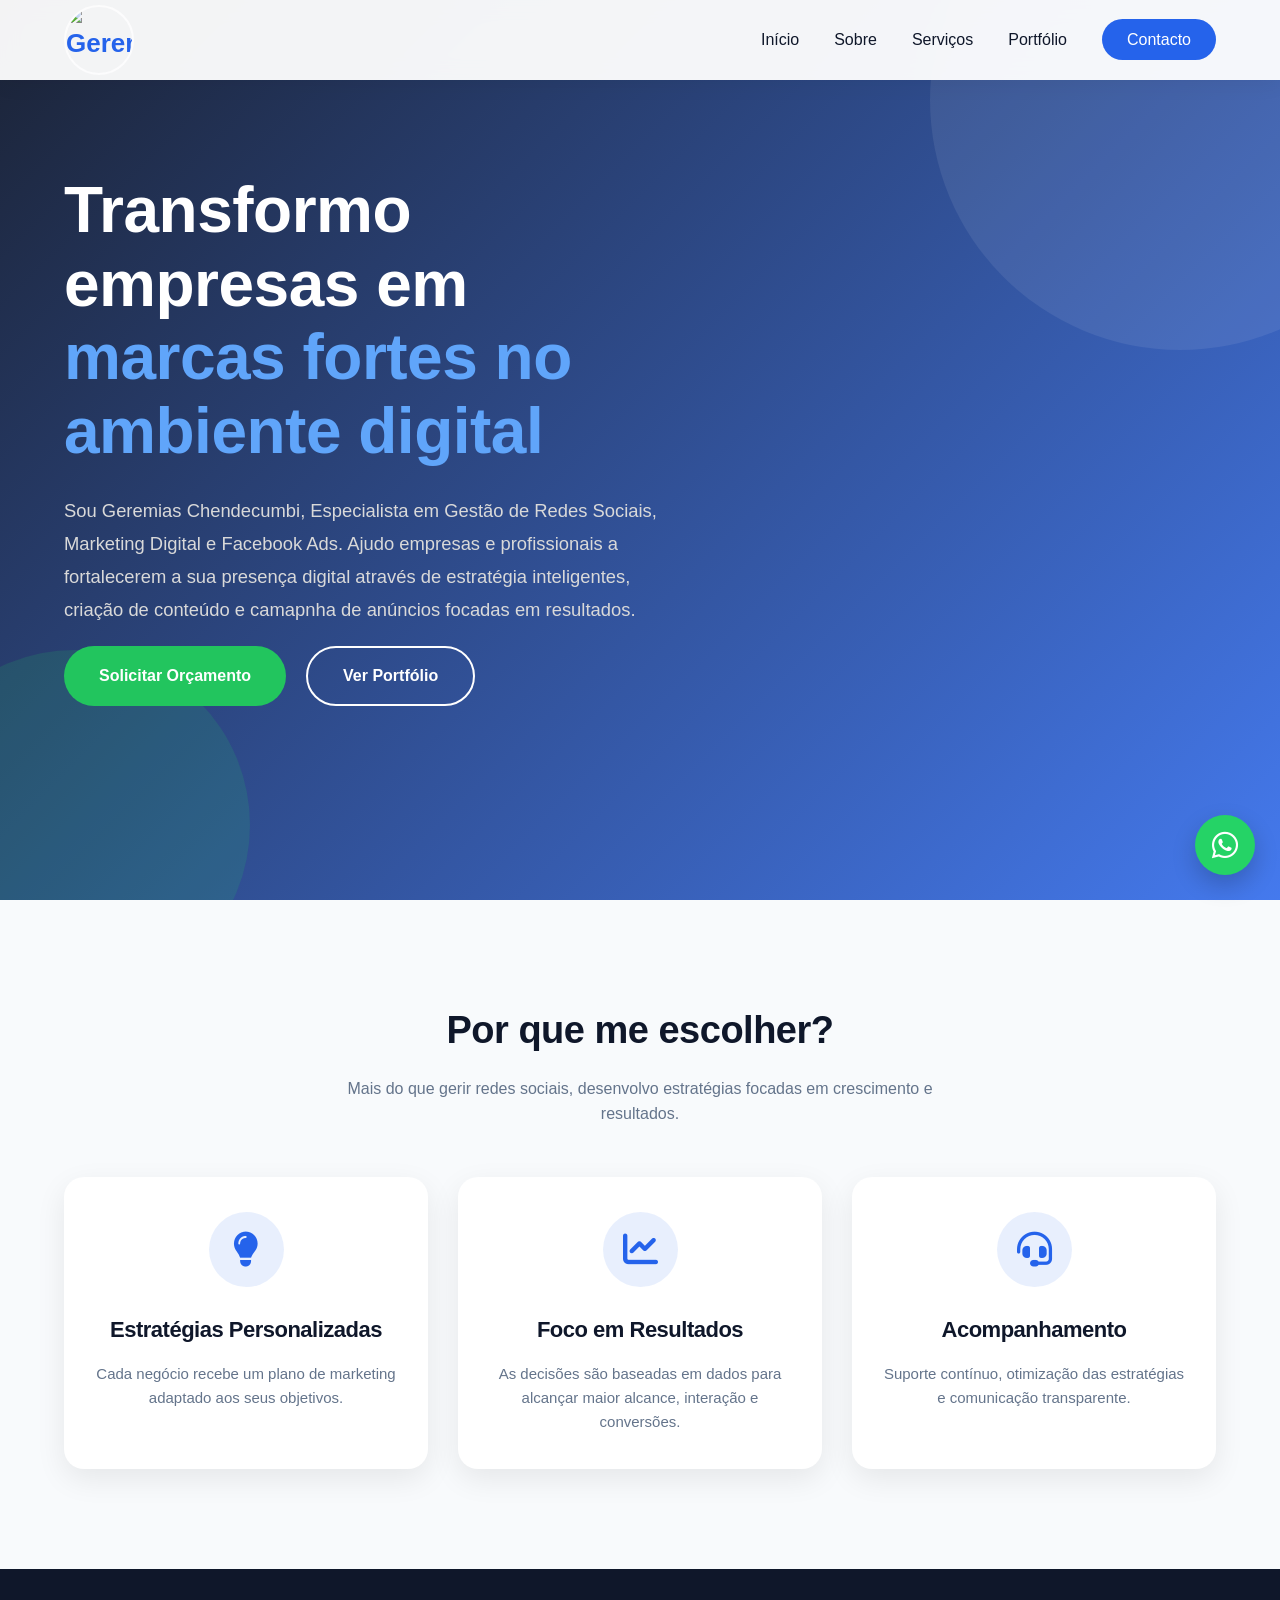
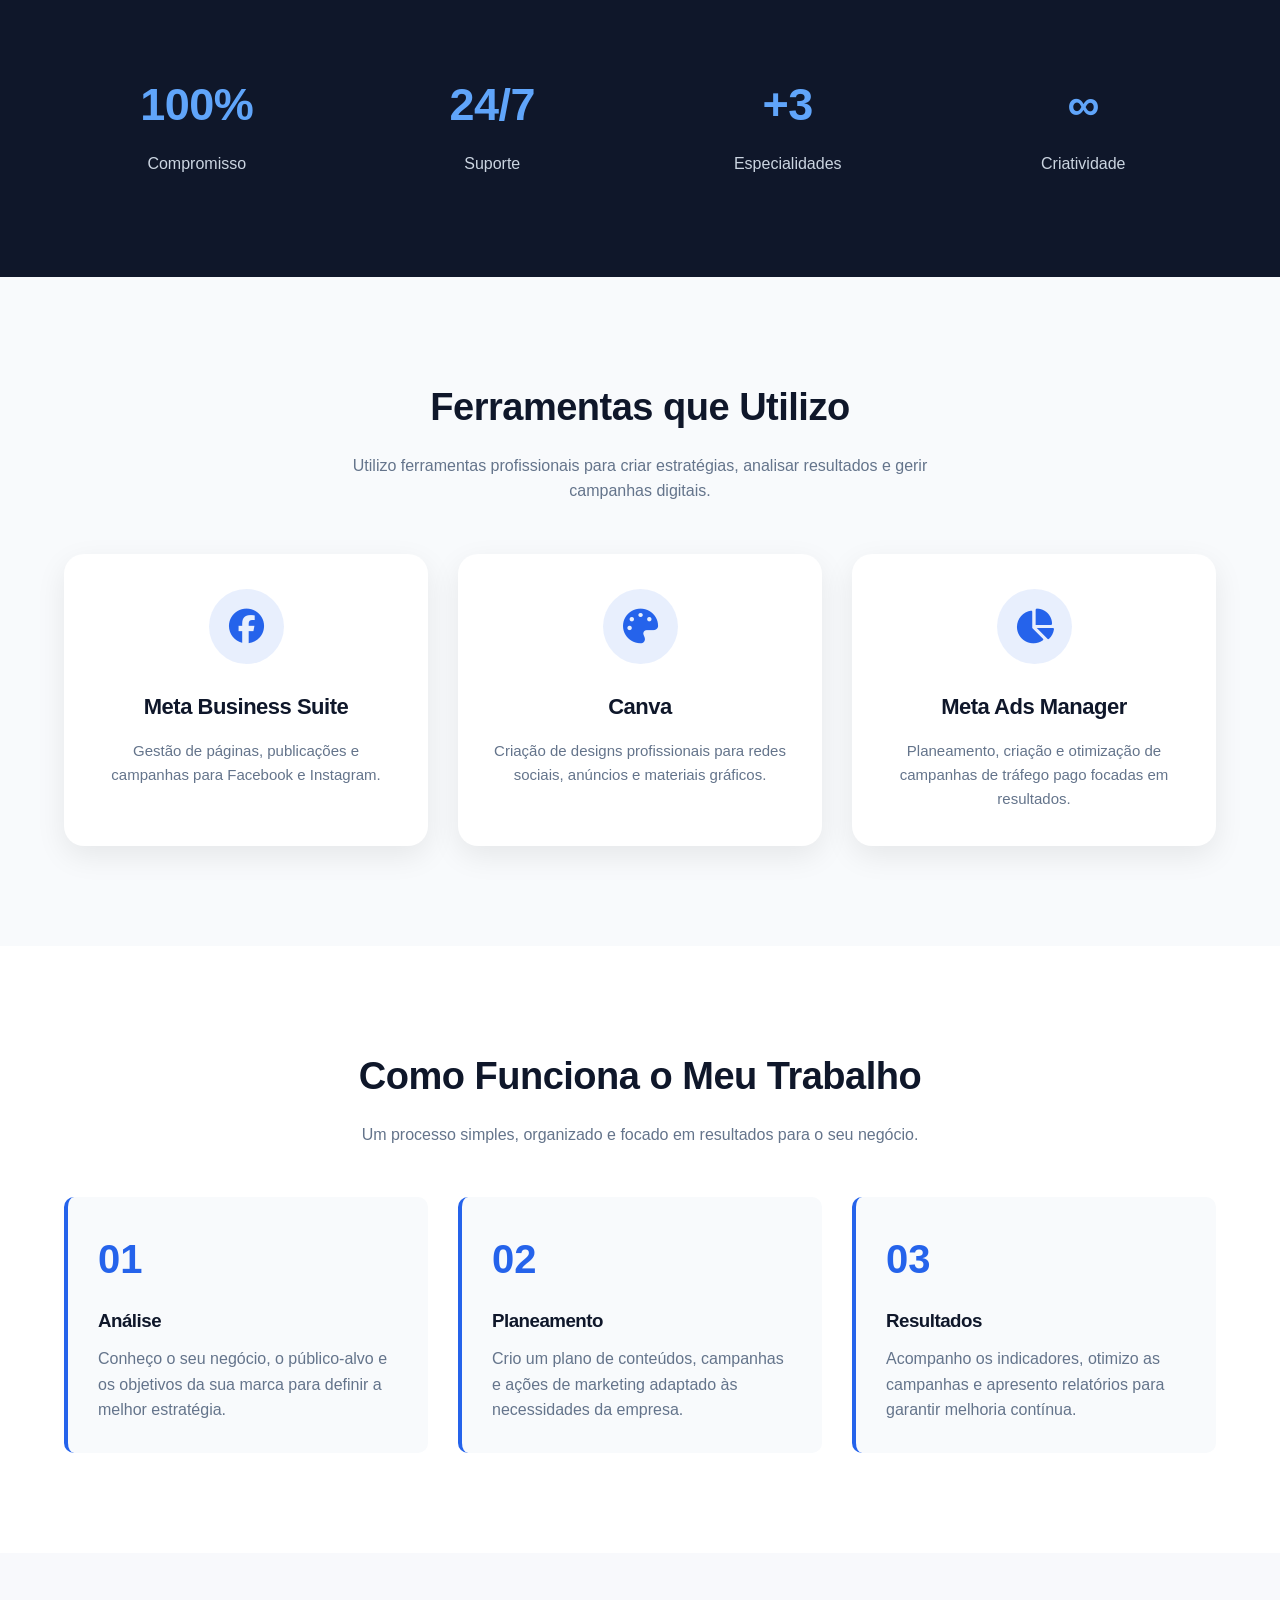
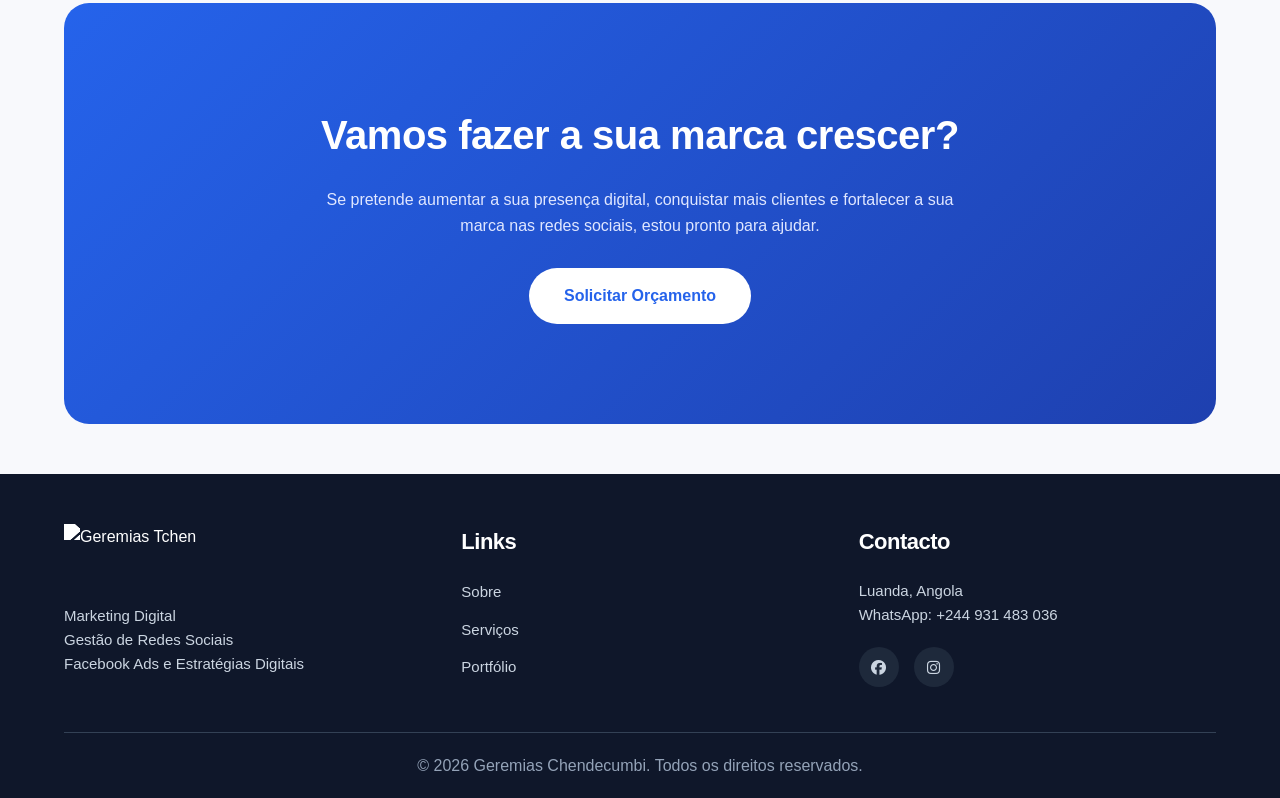
==== index.html @ 05cb414d "Add files via upload" ====
<!DOCTYPE html>
<html lang="pt">

<head>

<meta charset="UTF-8">

<meta name="viewport" content="width=device-width, initial-scale=1.0">

<title>Gestor de Redes Sociais | Marketing Digital e Tráfego Pago</title>

<meta name="description" content="Geremias Chendecumbi - Gestor de Redes Sociais e Especialista em Marketing Digital">

<meta name="keywords" content="
Gestor de Redes Sociais Angola,
Marketing Digital,
Tráfego Pago,
Facebook Ads,
Estratégias Digitais
">

<link rel="stylesheet" href="style.css">
<link rel="preconnect" href="https://fonts.googleapis.com">
<link rel="preconnect" href="https://fonts.gstatic.com" crossorigin>

<!-- Ícones -->
<link rel="stylesheet" href="https://cdnjs.cloudflare.com/ajax/libs/font-awesome/6.5.0/css/all.min.css">

</head>


<body>


<!-- HEADER -->

<header>

<nav class="navbar container">


<a href="index.html" class="logo">

<img
src="imagem/Logo6.jpg"
alt="Geremias Tchen" loading="lazy">

</a>


<ul class="menu">

<li>
<a href="index.html">Início</a>
</li>


<li>
<a href="sobre.html">Sobre</a>
</li>


<li>
<a href="servicos.html">Serviços</a>
</li>


<li>
<a href="portfolio.html">Portfólio</a>
</li>


<li>
<a href="contato.html" class="nav-btn">
Contacto
</a>
</li>


</ul>


<div class="menu-toggle">
<i class="fas fa-bars"></i>
</div>


</nav>

</header>



<!-- HERO -->


<section class="hero">


<div class="container">


<div class="hero-content">


<h1>
Transformo empresas em
<span>marcas fortes no ambiente digital</span>
</h1>


<p>

Sou Geremias Chendecumbi, Especialista em Gestão de Redes Sociais, Marketing Digital e Facebook Ads. 
Ajudo empresas e profissionais a fortalecerem a sua presença digital através de estratégia inteligentes,
criação de conteúdo e camapnha de anúncios focadas em resultados.

</p>



<div class="hero-buttons">


<a href="contato.html" class="btn btn-primary">

Solicitar Orçamento

</a>



<a href="portfolio.html" class="btn btn-outline">

Ver Portfólio

</a>


</div>


</div>



</div>


</section>

<!-- POR QUE ME ESCOLHER -->

<section class="services">

<div class="container">

<div class="section-title">

<h2>
Por que me escolher?
</h2>

<p>
Mais do que gerir redes sociais, desenvolvo estratégias focadas em crescimento e resultados.
</p>

</div>

<div class="services-grid">

<div class="service-card">

<div class="service-icon">
<i class="fas fa-lightbulb"></i>
</div>

<h3>Estratégias Personalizadas</h3>

<p>
Cada negócio recebe um plano de marketing adaptado aos seus objetivos.
</p>

</div>

<div class="service-card">

<div class="service-icon">
<i class="fas fa-chart-line"></i>
</div>

<h3>Foco em Resultados</h3>

<p>
As decisões são baseadas em dados para alcançar maior alcance, interação e conversões.
</p>

</div>

<div class="service-card">

<div class="service-icon">
<i class="fas fa-headset"></i>
</div>

<h3>Acompanhamento</h3>

<p>
Suporte contínuo, otimização das estratégias e comunicação transparente.
</p>

</div>

</div>

</div>

</section>


<!-- ESTATÍSTICAS -->

<section class="stats">

<div class="container">

<div class="stats-grid">

<div class="stat-box">

<h3>100%</h3>

<p>Compromisso</p>

</div>

<div class="stat-box">

<h3>24/7</h3>

<p>Suporte</p>

</div>

<div class="stat-box">

<h3>+3</h3>

<p>Especialidades</p>

</div>

<div class="stat-box">

<h3>∞</h3>

<p>Criatividade</p>

</div>

</div>

</div>

</section>


<!-- FERRAMENTAS -->

<section class="services">

<div class="container">

<div class="section-title">

<h2>
Ferramentas que Utilizo
</h2>

<p>
Utilizo ferramentas profissionais para criar estratégias, analisar resultados e gerir campanhas digitais.
</p>

</div>

<div class="services-grid">

<div class="service-card">

<div class="service-icon">
<i class="fab fa-facebook"></i>
</div>

<h3>Meta Business Suite</h3>

<p>
Gestão de páginas, publicações e campanhas para Facebook e Instagram.
</p>

</div>

<div class="service-card">

<div class="service-icon">
<i class="fas fa-palette"></i>
</div>

<h3>Canva</h3>

<p>
Criação de designs profissionais para redes sociais, anúncios e materiais gráficos.
</p>

</div>

<div class="service-card">

<div class="service-icon">
<i class="fas fa-chart-pie"></i>
</div>

<h3>Meta Ads Manager</h3>

<p>
Planeamento, criação e otimização de campanhas de tráfego pago focadas em resultados.
</p>

</div>

</div>

</div>

</section>


<!-- PROCESSO DE TRABALHO -->

<section class="process">

<div class="container">

<div class="section-title">

<h2>
Como Funciona o Meu Trabalho
</h2>

<p>
Um processo simples, organizado e focado em resultados para o seu negócio.
</p>

</div>

<div class="process-grid">

<div class="process-item">

<div class="process-number">
01
</div>

<h3>Análise</h3>

<p>
Conheço o seu negócio, o público-alvo e os objetivos da sua marca para definir a melhor estratégia.
</p>

</div>

<div class="process-item">

<div class="process-number">
02
</div>

<h3>Planeamento</h3>

<p>
Crio um plano de conteúdos, campanhas e ações de marketing adaptado às necessidades da empresa.
</p>

</div>

<div class="process-item">

<div class="process-number">
03
</div>

<h3>Resultados</h3>

<p>
Acompanho os indicadores, otimizo as campanhas e apresento relatórios para garantir melhoria contínua.
</p>

</div>

</div>

</div>

</section>


<!-- CHAMADA PARA AÇÃO -->

<section class="cta">

<div class="container">

<h2>
Vamos fazer a sua marca crescer?
</h2>

<p>

Se pretende aumentar a sua presença digital, conquistar mais clientes e fortalecer a sua marca nas redes sociais, estou pronto para ajudar.

</p>

<a href="contato.html" class="btn">

Solicitar Orçamento

</a>

</div>

</section>


<!-- WHATSAPP -->


<a href="https://wa.me/244931483036" class="whatsapp-btn">

<i class="fab fa-whatsapp"></i>

</a>






<!-- FOOTER -->

<footer>

<div class="container">

<div class="footer-content">

<div class="footer-box">

<img
src="imagens/logotipo-branco.png"
class="footer-logo"
alt="Geremias Tchen" loading="lazy">

<p>

Marketing Digital<br>

Gestão de Redes Sociais<br>

Facebook Ads e Estratégias Digitais

</p>

</div>


<div class="footer-box">

<h3>
Links
</h3>


<ul class="footer-links">

<li>
<a href="sobre.html">
Sobre
</a>
</li>


<li>
<a href="servicos.html">
Serviços
</a>
</li>


<li>
<a href="portfolio.html">
Portfólio
</a>
</li>


</ul>


</div>





<div class="footer-box">


<h3>
Contacto
</h3>

<p>
Luanda, Angola
</p>

<p>
WhatsApp: +244 931 483 036
</p>


<div class="social-links">

<a href="https://facebook.com/geremias.chendecumbi" target="_blank">
<i class="fab fa-facebook"></i>
</a>

<a href="https://instagram.com/tchen_i7" target="_blank">
<i class="fab fa-instagram"></i>
</a>


</div>

</div>

</div>


<div class="footer-bottom">


<p>
© 2026 Geremias Chendecumbi. Todos os direitos reservados.
</p>


</div>


</div>


</footer>

<script src="JS/script.js"></script>

</body>

</html>
---- style.css ----
/* =====================================================
   RESET GLOBAL
===================================================== */

*{
    margin:0;
    padding:0;
    box-sizing:border-box;
}

html{
    scroll-behavior:smooth;
}

body{
    font-family:'Poppins', sans-serif;
    background:#f8f9fc;
    color:#333;
    line-height:1.6;
}

img{
    max-width:100%;
    display:block;
}

a{
    text-decoration:none;
    color:inherit;
}

ul{
    list-style:none;
}

button{
    border:none;
    cursor:pointer;
    font-family:inherit;
}


/* =====================================================
   VARIÁVEIS DO SITE
===================================================== */

:root{

    /* Cores principais */
    --primary:#2563eb;
    --secondary:#0f172a;
    --accent:#22c55e;

    /* Cores neutras */
    --white:#ffffff;
    --dark:#111827;
    --gray:#64748b;
    --light:#f1f5f9;

    /* Sombras */
    --shadow:
    0 10px 30px rgba(0,0,0,.08);

    --shadow-hover:
    0 15px 40px rgba(0,0,0,.15);

    /* Transição */
    --transition:.3s ease;

}


/* =====================================================
   CONTAINER GERAL
===================================================== */

.container{

    width:90%;
    max-width:1200px;
    margin:auto;

}


/* =====================================================
   CABEÇALHO / NAVBAR
===================================================== */

header{

    width:100%;
    position:fixed;
    top:0;
    left:0;

    z-index:99999;
    background:rgba(255,255,255,.95);
    backdrop-filter:blur(10px);
    box-shadow:0 5px 20px rgba(0,0,0,.05);

}


.navbar{

    height:80px;
    display:flex;
    justify-content:space-between;
    align-items:center;

}


/* LOGO */

.logo{

    font-size:26px;
    font-weight:800;
    color:var(--primary);

}


.logo span{
    color:var(--secondary);

}


/* MENU */

.menu{

    display:flex;
    gap:35px;
    align-items:center;

}

.menu li a{

    font-size:16px;

    font-weight:500;

    color:var(--secondary);

    position:relative;

    transition:var(--transition);

}


/* efeito hover */

.menu li a::after{

    content:"";

    position:absolute;

    width:0;

    height:3px;

    background:var(--primary);

    bottom:-8px;

    left:0;

    transition:.3s;

}


.menu li a:hover{

    color:var(--primary);

}


.menu li a:hover::after{

    width:100%;

}


/* BOTÃO DO MENU */

.nav-btn{

    background:var(--primary);

    color:white!important;

    padding:12px 25px;

    border-radius:30px;

    transition:.3s;

}


.nav-btn:hover{

    background:#1d4ed8;

    transform:translateY(-3px);

}



/* =====================================================
   MENU MOBILE
===================================================== */

.menu-toggle{

    display:none;

    font-size:28px;

    color:var(--secondary);

    cursor:pointer;

}


/* =====================================================
   SEÇÕES GERAIS
===================================================== */

section{

    padding:100px 0;

}


.section-title{

    text-align:center;

    margin-bottom:50px;

}


.section-title h2{

    font-size:38px;

    color:var(--secondary);

    margin-bottom:15px;

}


.section-title p{

    color:var(--gray);

    max-width:600px;

    margin:auto;

}

/* =====================================================
   HERO / BANNER PRINCIPAL
===================================================== */


.hero{

    min-height:100vh;

    display:flex;

    align-items:center;

    position:relative;

    overflow:hidden;

    background:

    linear-gradient(
        135deg,
        rgba(15,23,42,.95),
        rgba(37,99,235,.85)
    );

    color:white;

    padding-top:80px;

}


/* Elemento decorativo do fundo */

.hero::before{

    content:"";

    position:absolute;

    width:500px;

    height:500px;

    background:rgba(255,255,255,.08);

    border-radius:50%;

    top:-150px;

    right:-150px;

}


.hero::after{

    content:"";

    position:absolute;

    width:350px;

    height:350px;

    background:rgba(34,197,94,.15);

    border-radius:50%;

    bottom:-100px;

    left:-100px;

}



/* CONTEÚDO DO HERO */

.hero-content{

    position:relative;

    z-index:2;

    max-width:700px;

}

.hero-content{
    max-width:600px;
}

.hero-content{
    animation:fadeUp 1s ease;
}

@keyframes fadeUp{
    from{
        opacity:0;
        transform:translateY(30px);
    }

    to{
        opacity:1;
        transform:translateY(0);
    }
}

.hero-content h1{

    font-size:55px;

    line-height:1.2;

    font-weight:800;

    margin-bottom:25px;

    animation:fadeUp .8s ease;

}

.hero-content h1{
    font-size:clamp(2.8rem, 5vw, 4.5rem);
    line-height:1.15;
    font-weight:700;
}


.hero-content h1 span{

    color:#60a5fa;

}



.hero-content p{

    font-size:20px;
    color:#e2e8f0;
    margin-bottom:35px;
    max-width:600px;
    animation:fadeUp 1s ease;

}

.hero-content p{
    font-size:1.15rem;
    line-height:1.8;
    color:#d9d9d9;
    margin:20px 0;
}



/* =====================================================
   BOTÕES PRINCIPAIS
===================================================== */


.hero-buttons{

    display:flex;
    gap:20px;
    flex-wrap:wrap;

}


.btn{

    display:inline-flex;

    align-items:center;

    justify-content:center;

    padding:15px 35px;

    border-radius:50px;

    font-size:16px;

    font-weight:600;

    transition:var(--transition);

}


/* Botão principal */

.btn-primary{

    background:var(--accent);

    color:white;

}


.btn-primary:hover{

    transform:translateY(-5px);

    box-shadow:

    0 10px 25px rgba(34,197,94,.35);

}



/* Botão secundário */

.btn-outline{

    border:2px solid white;

    color:white;

    background:transparent;

}


.btn-outline:hover{

    background:white;

    color:var(--secondary);

    transform:translateY(-5px);

}



/* =====================================================
   HERO IMAGEM / ILUSTRAÇÃO
===================================================== */


.hero-image{

    position:absolute;

    right:8%;

    bottom:10%;

    width:400px;

    z-index:2;

    animation:float 4s ease-in-out infinite;

}


.hero-image img{

    filter:drop-shadow(
    0 20px 30px rgba(0,0,0,.3)
    );

}



/* =====================================================
   ANIMAÇÕES
===================================================== */


@keyframes fadeUp{

    from{

        opacity:0;

        transform:translateY(40px);

    }


    to{

        opacity:1;

        transform:translateY(0);

    }

}



@keyframes float{


    0%{

        transform:translateY(0);

    }


    50%{

        transform:translateY(-20px);

    }


    100%{

        transform:translateY(0);

    }

}



/* =====================================================
   TEXTO DE DESTAQUE
===================================================== */


.highlight{

    color:var(--primary);

    font-weight:700;

}


.text-center{

    text-align:center;

}



/* =====================================================
   BOTÃO WHATSAPP FLUTUANTE
===================================================== */


.whatsapp-btn{

    position:fixed;

    right:25px;

    bottom:25px;

    width:60px;

    height:60px;

    border-radius:50%;

    background:#25D366;

    color:white;

    font-size:30px;

    display:flex;

    justify-content:center;

    align-items:center;

    z-index:1000;

    box-shadow:

    0 10px 25px rgba(0,0,0,.2);

    transition:.3s;

}



.whatsapp-btn:hover{

    transform:scale(1.1);

}



/* =====================================================
   TÍTULOS GERAIS
===================================================== */


h1,
h2,
h3{

    font-weight:700;

    letter-spacing:-.5px;

}


p{

    font-size:16px;

}

/* =====================================================
   SECÇÃO SOBRE MIM
===================================================== */


.about{

    background:var(--white);

}


.about-content{

    display:grid;
    grid-template-columns:1fr 1fr;
    gap:60px;
    align-items:center;

}



.about-image{

    position:relative;

}


.about-image img{

    border-radius:20px;
    box-shadow:var(--shadow);

}


.about-image::before{

    content:"";
    position:absolute;
    width:100%;
    height:100%;
    border:3px solid var(--primary);
    border-radius:20px;
    top:20px;
    left:20px;
    z-index:-1;

}


.about-text h2{
    font-size:40px;
    color:var(--secondary);
    margin-bottom:20px;

}


.about-text p{

    color:var(--gray);
    margin-bottom:20px;

}


.about-list{

    margin-top:25px;

}


.about-list li{

    display:flex;
    align-items:center;
    gap:12px;
    margin-bottom:15px;
    color:var(--dark);
    font-weight:500;

}


.about-list li i{

    color:var(--accent);
    font-size:20px;

}



/* =====================================================
   SERVIÇOS
===================================================== */


.services{

    background:#f8fafc;

}



.services-grid{

    display:grid;

    grid-template-columns:

    repeat(3,1fr);

    gap:30px;

}



/* CARD DE SERVIÇO */

.service-card{

    background:white;

    padding:35px 30px;

    border-radius:20px;

    text-align:center;

    box-shadow:var(--shadow);

    transition:.4s ease;

    position:relative;

    overflow:hidden;

}



.service-card::before{

    content:"";

    position:absolute;

    width:0;

    height:0;

    background:var(--primary);

    border-radius:50%;

    top:-50px;

    right:-50px;

    transition:.5s;

    opacity:.1;

}



.service-card:hover::before{

    width:200px;

    height:200px;

}



.service-card:hover{

    transform:translateY(-10px);

    box-shadow:var(--shadow-hover);

}



.service-icon{

    width:75px;

    height:75px;

    margin:0 auto 25px;

    border-radius:50%;

    background:

    rgba(37,99,235,.1);

    display:flex;

    align-items:center;

    justify-content:center;

    font-size:35px;

    color:var(--primary);

}



.service-card h3{

    font-size:22px;

    margin-bottom:15px;

    color:var(--secondary);

}



.service-card p{

    color:var(--gray);

    font-size:15px;

}



/* =====================================================
   ESTATÍSTICAS
===================================================== */


.stats{

    background:var(--secondary);

    color:white;

}



.stats-grid{

    display:grid;

    grid-template-columns:

    repeat(4,1fr);

    gap:30px;

    text-align:center;

}



.stat-box h3{

    font-size:45px;

    color:#60a5fa;

    margin-bottom:10px;

}



.stat-box p{

    color:#cbd5e1;

    font-size:16px;

}



/* =====================================================
   PROCESSO DE TRABALHO
===================================================== */


.process{

    background:white;

}



.process-grid{

    display:grid;

    grid-template-columns:

    repeat(3,1fr);

    gap:30px;

}



.process-item{

    padding:30px;

    border-left:4px solid var(--primary);

    background:#f8fafc;

    border-radius:10px;

    transition:.3s;

}



.process-item:hover{

    transform:translateY(-8px);

    box-shadow:var(--shadow);

}



.process-number{

    font-size:40px;

    font-weight:800;

    color:var(--primary);

    margin-bottom:15px;

}



.process-item h3{

    color:var(--secondary);

    margin-bottom:10px;

}



.process-item p{

    color:var(--gray);

}



/* =====================================================
   CTA - CHAMADA PARA AÇÃO
===================================================== */


.cta{

    background:

    linear-gradient(
        135deg,
        var(--primary),
        #1e40af
    );

    color:white;

    text-align:center;

    border-radius:25px;

    margin:50px auto;

    width:90%;

    max-width:1200px;

}



.cta h2{

    font-size:40px;

    margin-bottom:20px;

}



.cta p{

    max-width:650px;

    margin:0 auto 30px;

    color:#e0e7ff;

}



.cta .btn{

    background:white;

    color:var(--primary);

}



.cta .btn:hover{

    transform:translateY(-5px);

}

/* =====================================================
   PORTFÓLIO
===================================================== */


.portfolio{

    background:#f8fafc;

}



.portfolio-grid{

    display:grid;

    grid-template-columns:

    repeat(3,1fr);

    gap:30px;

}



.portfolio-card{

    position:relative;

    overflow:hidden;

    border-radius:20px;

    box-shadow:var(--shadow);

    background:white;

}



.portfolio-card img{

    width:100%;

    height:300px;

    object-fit:cover;

    transition:.5s;

}



.portfolio-overlay{

    position:absolute;

    inset:0;

    background:

    linear-gradient(
        to top,
        rgba(15,23,42,.9),
        transparent
    );

    display:flex;

    flex-direction:column;

    justify-content:flex-end;

    padding:30px;

    color:white;

    opacity:0;

    transition:.4s;

}



.portfolio-card:hover img{

    transform:scale(1.1);

}



.portfolio-card:hover 
.portfolio-overlay{

    opacity:1;

}



.portfolio-overlay h3{

    font-size:24px;

    margin-bottom:10px;

}



.portfolio-overlay p{

    color:#e2e8f0;

}



/* =====================================================
   CONTACTO
===================================================== */


.contact{

    background:white;

}

.contact-content{

    display:grid;

    grid-template-columns:

    1fr 1fr;

    gap:50px;

}

.contact-info h3{

    font-size:30px;

    color:var(--secondary);

    margin-bottom:20px;

}



.contact-info p{

    color:var(--gray);

    margin-bottom:25px;

}



.contact-item{

    display:flex;

    align-items:center;

    gap:15px;

    margin-bottom:20px;

}



.contact-icon{

    width:50px;

    height:50px;

    border-radius:50%;

    background:

    rgba(37,99,235,.1);

    display:flex;

    align-items:center;

    justify-content:center;

    color:var(--primary);

    font-size:22px;

}



.contact-item span{

    color:var(--dark);

    font-weight:500;

}



/* FORMULÁRIO */


.contact-form{

    background:#f8fafc;

    padding:35px;

    border-radius:20px;

    box-shadow:var(--shadow);

}



.form-group{

    margin-bottom:20px;

}



.form-group input,

.form-group textarea{

    width:100%;

    padding:15px 20px;

    border:1px solid #e2e8f0;

    border-radius:10px;

    outline:none;

    font-size:15px;

    font-family:inherit;

    transition:.3s;

}



.form-group input:focus,

.form-group textarea:focus{

    border-color:var(--primary);

}



.form-group textarea{

    height:150px;

    resize:none;

}



.contact-form button{

    width:100%;

}



/* =====================================================
   RODAPÉ
===================================================== */


footer{

    background:

    var(--secondary);

    color:white;

    padding:50px 0 20px;

}



.footer-content{

    display:grid;

    grid-template-columns:

    repeat(3,1fr);

    gap:40px;

}



.footer-box h3{

    font-size:22px;

    margin-bottom:20px;

}



.footer-box p,

.footer-box a{

    color:#cbd5e1;

    font-size:15px;

}



.footer-links li{

    margin-bottom:12px;

}



.footer-links a:hover{

    color:white;

}



.social-links{

    display:flex;

    gap:15px;

    margin-top:20px;

}



.social-links a{

    width:40px;

    height:40px;

    border-radius:50%;

    background:#1e293b;

    display:flex;

    align-items:center;

    justify-content:center;

    transition:.3s;

}



.social-links a:hover{

    background:var(--primary);

    transform:translateY(-5px);

}



.footer-bottom{

    border-top:1px solid #334155;

    margin-top:40px;

    padding-top:20px;

    text-align:center;

    color:#94a3b8;

}



/* =====================================================
   RESPONSIVIDADE TABLET
===================================================== */


@media(max-width:992px){


    .hero-content h1{

        font-size:45px;

    }


    .hero-image{

        display:none;

    }


    .about-content,

    .contact-content{

        grid-template-columns:1fr;

    }



    .services-grid,

    .portfolio-grid{

        grid-template-columns:

        repeat(2,1fr);

    }



    .stats-grid{

        grid-template-columns:

        repeat(2,1fr);

    }



    .process-grid{

        grid-template-columns:1fr;

    }



}



/* =====================================================
   RESPONSIVIDADE MOBILE
===================================================== */


@media(max-width:768px){



    .navbar{

        height:70px;

    }



    .menu-toggle{

        display:block;

    }



    .menu{

        position:absolute;

        top:70px;

        left:0;

        width:100%;

        background:white;

        flex-direction:column;

        padding:30px;

        gap:25px;

        display:none;

        box-shadow:var(--shadow);

    }



    .menu.active{

        display:flex;

    }



    .hero{

        text-align:center;

    }



    .hero-content h1{

        font-size:35px;

    }



    .hero-content p{

        font-size:17px;

    }



    .hero-buttons{

        justify-content:center;

    }



    .section-title h2{

        font-size:30px;

    }



    .about-text h2{

        font-size:32px;

    }



    .services-grid,

    .portfolio-grid,

    .stats-grid,

    .footer-content{

        grid-template-columns:1fr;

    }



    .cta h2{

        font-size:30px;

    }



    .whatsapp-btn{

        width:55px;

        height:55px;

        right:20px;

        bottom:20px;

    }



}


/* =====================================================
   FINALIZAÇÃO
===================================================== */


::selection{

    background:var(--primary);

    color:white;

}

/* =====================================================
   CABEÇALHO DAS PÁGINAS INTERNAS
===================================================== */


.page-header{

    min-height:350px;

    display:flex;

    align-items:center;

    justify-content:center;

    text-align:center;

    background:

    linear-gradient(
        135deg,
        var(--secondary),
        var(--primary)
    );

    color:white;

    padding-top:80px;

}



.page-header h1{

    font-size:50px;

    font-weight:800;

    margin-bottom:20px;

}



.page-header p{

    max-width:650px;

    margin:auto;

    color:#e2e8f0;

    font-size:18px;

}



/* =====================================================
   AJUSTES DE CARDS ANTIGOS
===================================================== */


.cards{

    display:grid;

    grid-template-columns:

    repeat(3,1fr);

    gap:30px;

}



.card{

    background:white;

    padding:30px;

    border-radius:20px;

    box-shadow:var(--shadow);

    transition:.3s;

}



.card:hover{

    transform:translateY(-8px);

    box-shadow:var(--shadow-hover);

}



.card h3{

    margin-bottom:15px;

    color:var(--secondary);

}



.card p{

    color:var(--gray);

}



/* =====================================================
   PÁGINAS INTERNAS
===================================================== */


.page-section{

    padding:150px 0 80px;

}



/* =====================================================
   FORMULÁRIO
===================================================== */


.contact-form h3{

    font-size:28px;

    margin-bottom:25px;

    color:var(--secondary);

}



.contact-form button{

    border:none;

    cursor:pointer;

}



/* =====================================================
   AJUSTES MOBILE EXTRA
===================================================== */


@media(max-width:768px){


.page-header h1{

    font-size:35px;

}



.cards{

    grid-template-columns:1fr;

}



.page-section{

    padding-top:120px;

}


}

/* ANIMAÇÃO SUAVE */

.service-card,
.portfolio-card,
.process-item,
.about-content{

    transition:.6s ease;

}


.service-card:hover,
.portfolio-card:hover,
.process-item:hover{

    transform:translateY(-8px);

}

/* ===============================
LOGOTIPO
================================ */

.logo{
display:flex;
align-items:center;
gap:12px;

}

.logo span{
    font-size:22px;
    font-weight:700;
    letter-spacing:5px;
}


.logo img{
height:55px;
width:auto;
transition:.3s;

}

.logo img{
    width: 70px;
    height: 70px;
    border-radius: 50cm;
    object-fit: cover;
    object-position: center 30%;
    display: block;
    image-rendering: auto;
    border:2px solid rgba(255,255,255,0.8);
}

.logo img:hover{

transform:scale(1.05);

}

.footer-logo{

height:60px;

margin-bottom:20px;

filter:brightness(100);

}

/* ===========================
   RESPONSIVIDADE
=========================== */

@media (max-width: 768px){

    .hero{
        flex-direction: column;
        text-align: center;
        padding: 120px 20px 60px;
    }

    .hero-content{
        max-width: 100%;
    }

    .hero-content h1{
        font-size: 2.3rem;
    }

    .hero-content p{
        font-size: 1rem;
    }

    .hero-buttons{
        justify-content: center;
    }

    .logo img{
        width: 65px;
        height: 65px;
    }

    .container{
        width: 92%;
    }

}



.tools-section{
    padding:80px 0;
    background:#f8f9fa;
}

.tools-grid{
    display:grid;
    grid-template-columns:repeat(auto-fit,minmax(220px,1fr));
    gap:20px;
}

.tool-card{
    background:#fff;
    padding:20px;
    text-align:center;
    border-radius:12px;
    font-weight:600;
    box-shadow:0 8px 20px rgba(0,0,0,.08);
    transition:all .3s ease;
}

.tool-card:hover{
    transform:translateY(-5px);
    background:#007BFF;
    color:#fff;
}



.timeline-section{
    padding:80px 0;
}

.timeline{
    max-width:800px;
    margin:auto;
    border-left:4px solid #007BFF;
    padding-left:30px;
}

.timeline-item{
    margin-bottom:40px;
    position:relative;
}

.timeline-item::before{
    content:"";
    position:absolute;
    left:-39px;
    top:5px;
    width:16px;
    height:16px;
    border-radius:50%;
    background:#007BFF;
}

.year{
    display:inline-block;
    margin-bottom:10px;
    font-weight:bold;
    color:#007BFF;
}

.timeline-item h3{
    margin-bottom:10px;
}
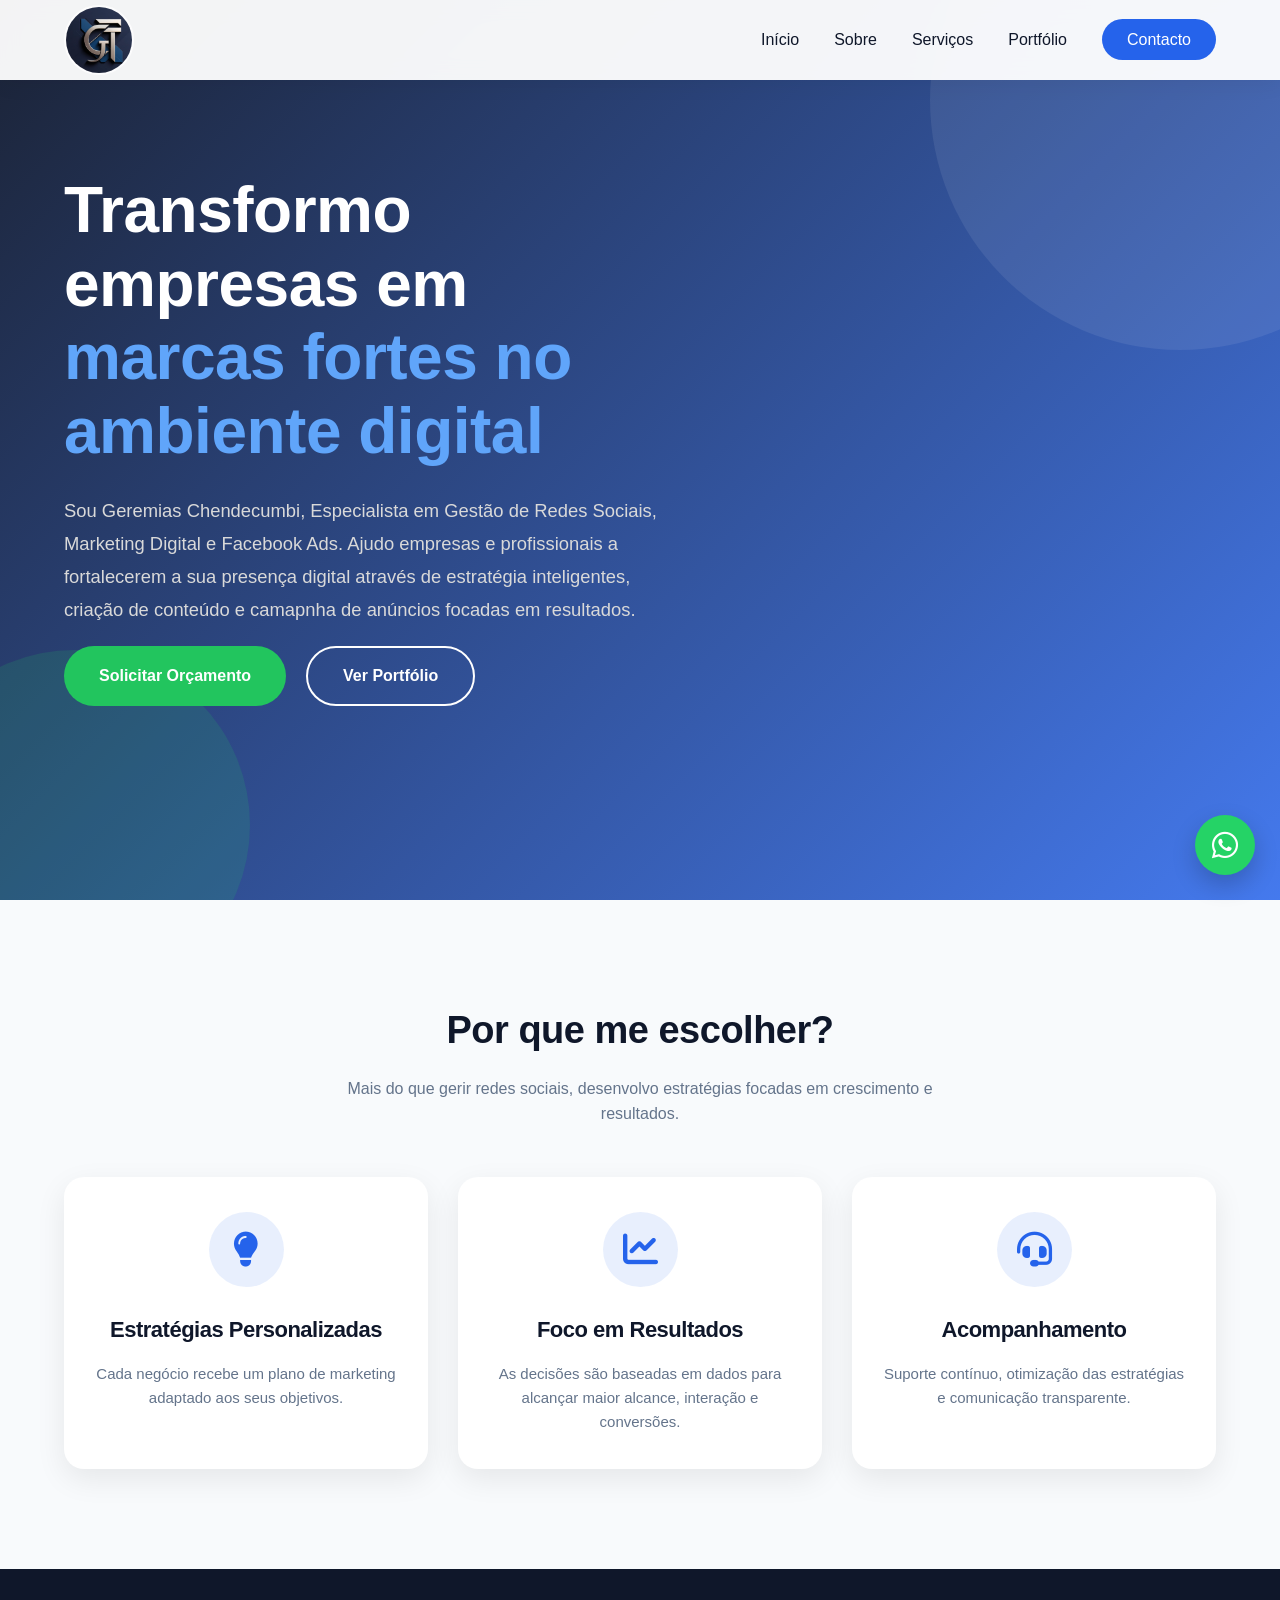
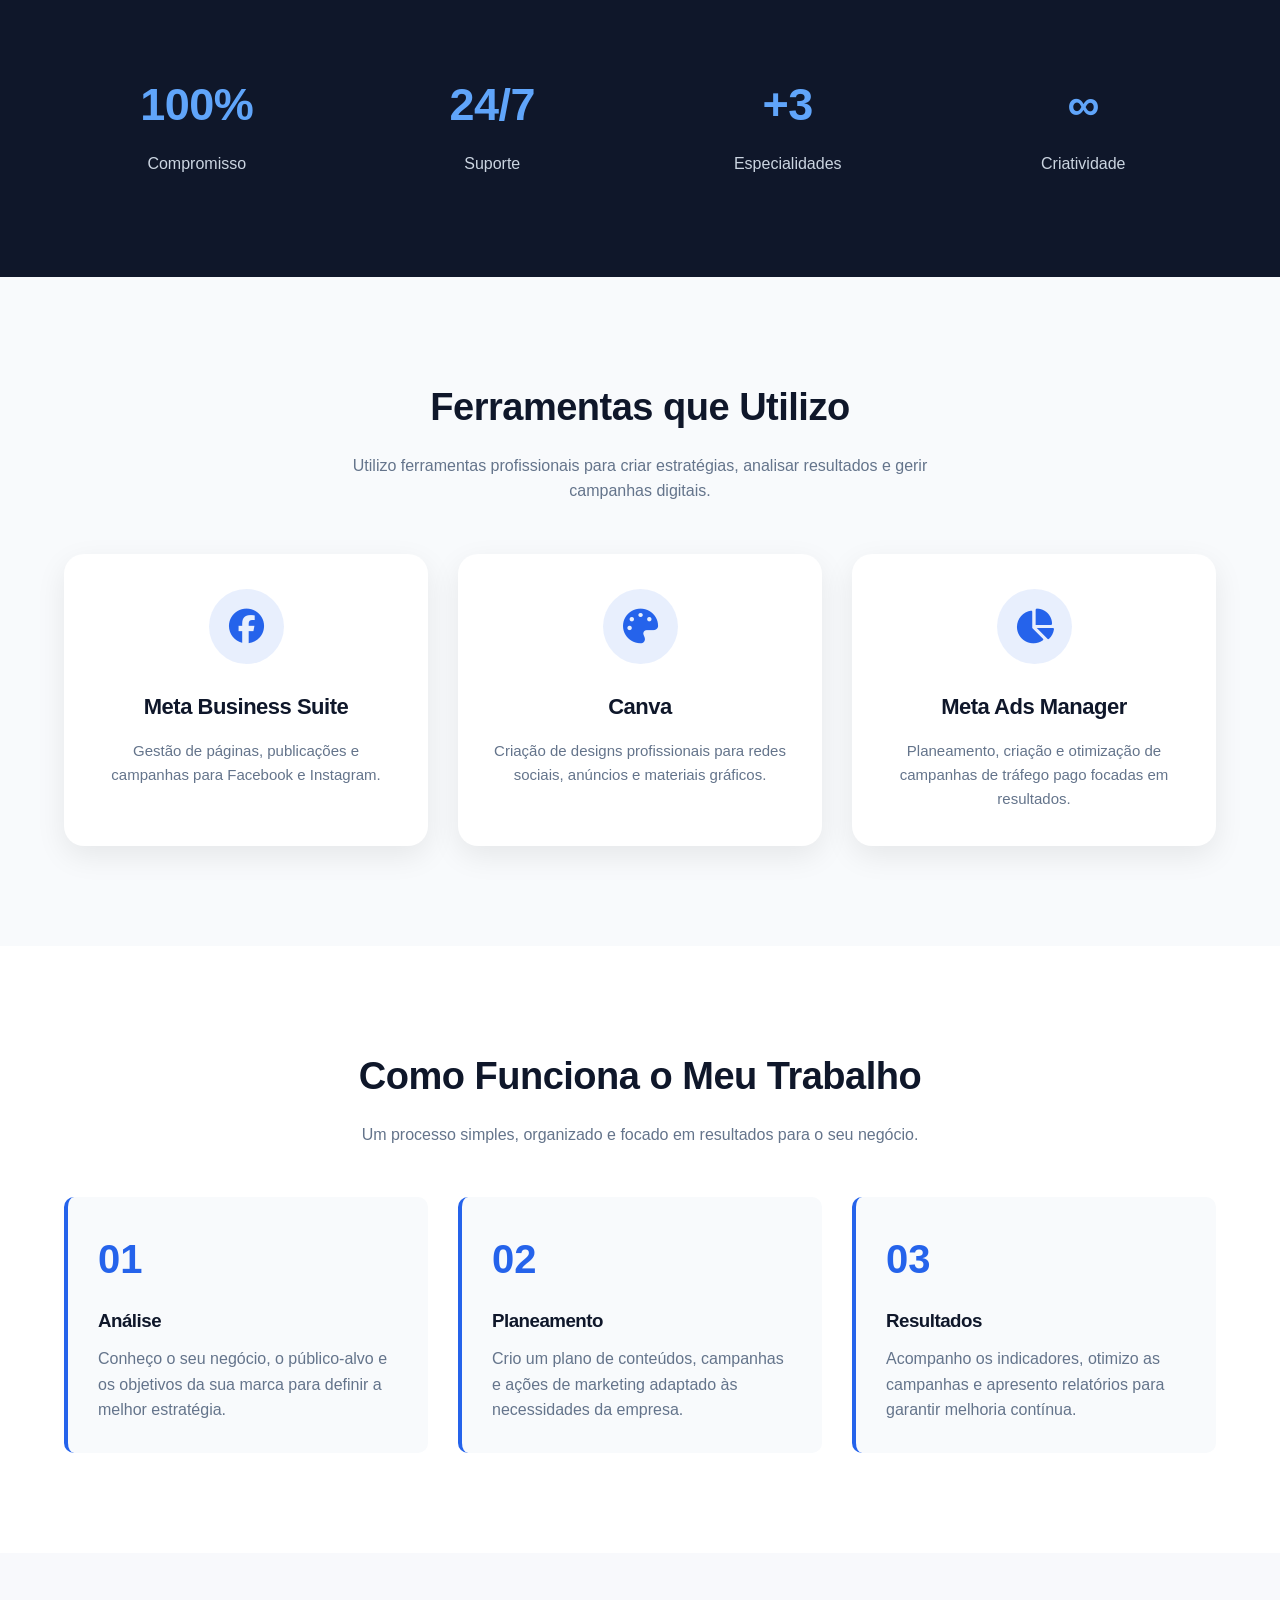
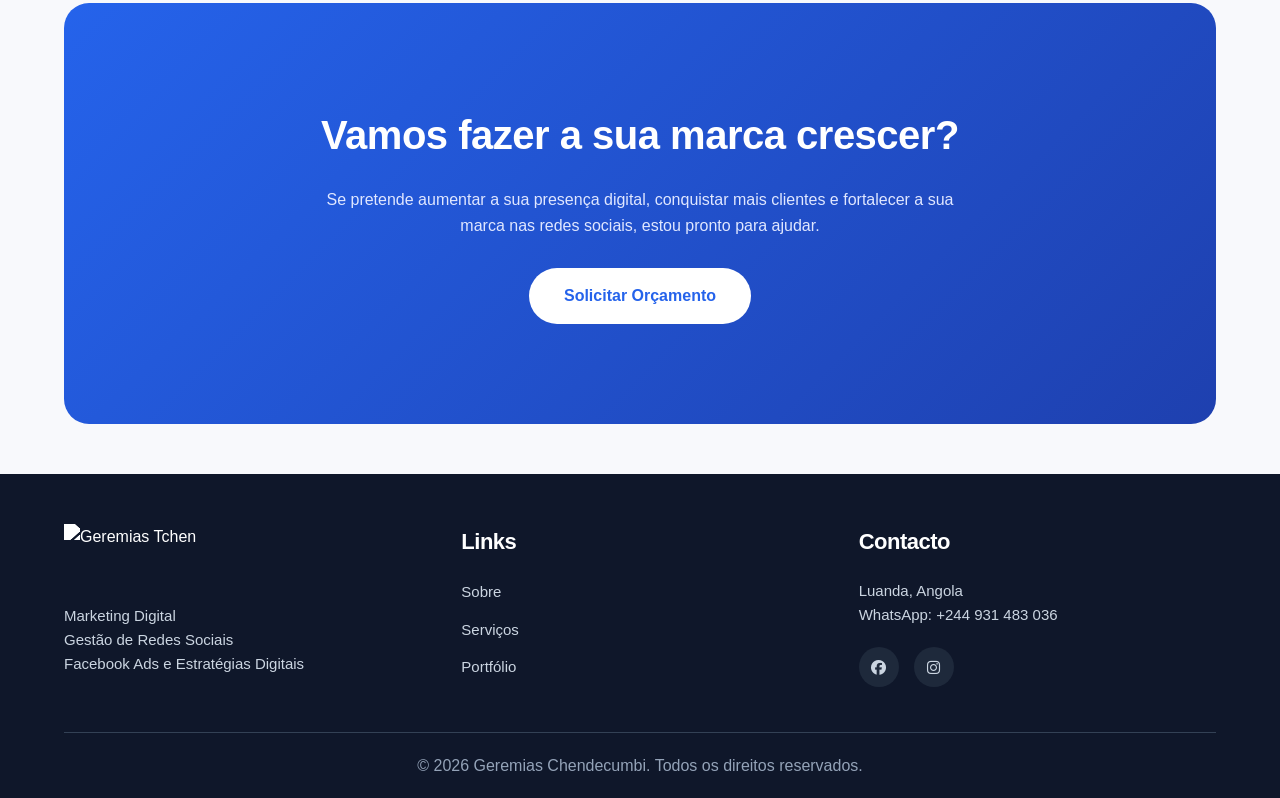
==== commit 4a0e98e2: "primeira versão portfólio" ====
--- a/index.html
+++ b/index.html
@@ -1,568 +1,568 @@
-<!DOCTYPE html>
-<html lang="pt">
-
-<head>
-
-<meta charset="UTF-8">
-
-<meta name="viewport" content="width=device-width, initial-scale=1.0">
-
-<title>Gestor de Redes Sociais | Marketing Digital e Tráfego Pago</title>
-
-<meta name="description" content="Geremias Chendecumbi - Gestor de Redes Sociais e Especialista em Marketing Digital">
-
-<meta name="keywords" content="
-Gestor de Redes Sociais Angola,
-Marketing Digital,
-Tráfego Pago,
-Facebook Ads,
-Estratégias Digitais
-">
-
-<link rel="stylesheet" href="style.css">
-<link rel="preconnect" href="https://fonts.googleapis.com">
-<link rel="preconnect" href="https://fonts.gstatic.com" crossorigin>
-
-<!-- Ícones -->
-<link rel="stylesheet" href="https://cdnjs.cloudflare.com/ajax/libs/font-awesome/6.5.0/css/all.min.css">
-
-</head>
-
-
-<body>
-
-
-<!-- HEADER -->
-
-<header>
-
-<nav class="navbar container">
-
-
-<a href="index.html" class="logo">
-
-<img
-src="imagem/Logo6.jpg"
-alt="Geremias Tchen" loading="lazy">
-
-</a>
-
-
-<ul class="menu">
-
-<li>
-<a href="index.html">Início</a>
-</li>
-
-
-<li>
-<a href="sobre.html">Sobre</a>
-</li>
-
-
-<li>
-<a href="servicos.html">Serviços</a>
-</li>
-
-
-<li>
-<a href="portfolio.html">Portfólio</a>
-</li>
-
-
-<li>
-<a href="contato.html" class="nav-btn">
-Contacto
-</a>
-</li>
-
-
-</ul>
-
-
-<div class="menu-toggle">
-<i class="fas fa-bars"></i>
-</div>
-
-
-</nav>
-
-</header>
-
-
-
-<!-- HERO -->
-
-
-<section class="hero">
-
-
-<div class="container">
-
-
-<div class="hero-content">
-
-
-<h1>
-Transformo empresas em
-<span>marcas fortes no ambiente digital</span>
-</h1>
-
-
-<p>
-
-Sou Geremias Chendecumbi, Especialista em Gestão de Redes Sociais, Marketing Digital e Facebook Ads. 
-Ajudo empresas e profissionais a fortalecerem a sua presença digital através de estratégia inteligentes,
-criação de conteúdo e camapnha de anúncios focadas em resultados.
-
-</p>
-
-
-
-<div class="hero-buttons">
-
-
-<a href="contato.html" class="btn btn-primary">
-
-Solicitar Orçamento
-
-</a>
-
-
-
-<a href="portfolio.html" class="btn btn-outline">
-
-Ver Portfólio
-
-</a>
-
-
-</div>
-
-
-</div>
-
-
-
-</div>
-
-
-</section>
-
-<!-- POR QUE ME ESCOLHER -->
-
-<section class="services">
-
-<div class="container">
-
-<div class="section-title">
-
-<h2>
-Por que me escolher?
-</h2>
-
-<p>
-Mais do que gerir redes sociais, desenvolvo estratégias focadas em crescimento e resultados.
-</p>
-
-</div>
-
-<div class="services-grid">
-
-<div class="service-card">
-
-<div class="service-icon">
-<i class="fas fa-lightbulb"></i>
-</div>
-
-<h3>Estratégias Personalizadas</h3>
-
-<p>
-Cada negócio recebe um plano de marketing adaptado aos seus objetivos.
-</p>
-
-</div>
-
-<div class="service-card">
-
-<div class="service-icon">
-<i class="fas fa-chart-line"></i>
-</div>
-
-<h3>Foco em Resultados</h3>
-
-<p>
-As decisões são baseadas em dados para alcançar maior alcance, interação e conversões.
-</p>
-
-</div>
-
-<div class="service-card">
-
-<div class="service-icon">
-<i class="fas fa-headset"></i>
-</div>
-
-<h3>Acompanhamento</h3>
-
-<p>
-Suporte contínuo, otimização das estratégias e comunicação transparente.
-</p>
-
-</div>
-
-</div>
-
-</div>
-
-</section>
-
-
-<!-- ESTATÍSTICAS -->
-
-<section class="stats">
-
-<div class="container">
-
-<div class="stats-grid">
-
-<div class="stat-box">
-
-<h3>100%</h3>
-
-<p>Compromisso</p>
-
-</div>
-
-<div class="stat-box">
-
-<h3>24/7</h3>
-
-<p>Suporte</p>
-
-</div>
-
-<div class="stat-box">
-
-<h3>+3</h3>
-
-<p>Especialidades</p>
-
-</div>
-
-<div class="stat-box">
-
-<h3>∞</h3>
-
-<p>Criatividade</p>
-
-</div>
-
-</div>
-
-</div>
-
-</section>
-
-
-<!-- FERRAMENTAS -->
-
-<section class="services">
-
-<div class="container">
-
-<div class="section-title">
-
-<h2>
-Ferramentas que Utilizo
-</h2>
-
-<p>
-Utilizo ferramentas profissionais para criar estratégias, analisar resultados e gerir campanhas digitais.
-</p>
-
-</div>
-
-<div class="services-grid">
-
-<div class="service-card">
-
-<div class="service-icon">
-<i class="fab fa-facebook"></i>
-</div>
-
-<h3>Meta Business Suite</h3>
-
-<p>
-Gestão de páginas, publicações e campanhas para Facebook e Instagram.
-</p>
-
-</div>
-
-<div class="service-card">
-
-<div class="service-icon">
-<i class="fas fa-palette"></i>
-</div>
-
-<h3>Canva</h3>
-
-<p>
-Criação de designs profissionais para redes sociais, anúncios e materiais gráficos.
-</p>
-
-</div>
-
-<div class="service-card">
-
-<div class="service-icon">
-<i class="fas fa-chart-pie"></i>
-</div>
-
-<h3>Meta Ads Manager</h3>
-
-<p>
-Planeamento, criação e otimização de campanhas de tráfego pago focadas em resultados.
-</p>
-
-</div>
-
-</div>
-
-</div>
-
-</section>
-
-
-<!-- PROCESSO DE TRABALHO -->
-
-<section class="process">
-
-<div class="container">
-
-<div class="section-title">
-
-<h2>
-Como Funciona o Meu Trabalho
-</h2>
-
-<p>
-Um processo simples, organizado e focado em resultados para o seu negócio.
-</p>
-
-</div>
-
-<div class="process-grid">
-
-<div class="process-item">
-
-<div class="process-number">
-01
-</div>
-
-<h3>Análise</h3>
-
-<p>
-Conheço o seu negócio, o público-alvo e os objetivos da sua marca para definir a melhor estratégia.
-</p>
-
-</div>
-
-<div class="process-item">
-
-<div class="process-number">
-02
-</div>
-
-<h3>Planeamento</h3>
-
-<p>
-Crio um plano de conteúdos, campanhas e ações de marketing adaptado às necessidades da empresa.
-</p>
-
-</div>
-
-<div class="process-item">
-
-<div class="process-number">
-03
-</div>
-
-<h3>Resultados</h3>
-
-<p>
-Acompanho os indicadores, otimizo as campanhas e apresento relatórios para garantir melhoria contínua.
-</p>
-
-</div>
-
-</div>
-
-</div>
-
-</section>
-
-
-<!-- CHAMADA PARA AÇÃO -->
-
-<section class="cta">
-
-<div class="container">
-
-<h2>
-Vamos fazer a sua marca crescer?
-</h2>
-
-<p>
-
-Se pretende aumentar a sua presença digital, conquistar mais clientes e fortalecer a sua marca nas redes sociais, estou pronto para ajudar.
-
-</p>
-
-<a href="contato.html" class="btn">
-
-Solicitar Orçamento
-
-</a>
-
-</div>
-
-</section>
-
-
-<!-- WHATSAPP -->
-
-
-<a href="https://wa.me/244931483036" class="whatsapp-btn">
-
-<i class="fab fa-whatsapp"></i>
-
-</a>
-
-
-
-
-
-
-<!-- FOOTER -->
-
-<footer>
-
-<div class="container">
-
-<div class="footer-content">
-
-<div class="footer-box">
-
-<img
-src="imagens/logotipo-branco.png"
-class="footer-logo"
-alt="Geremias Tchen" loading="lazy">
-
-<p>
-
-Marketing Digital<br>
-
-Gestão de Redes Sociais<br>
-
-Facebook Ads e Estratégias Digitais
-
-</p>
-
-</div>
-
-
-<div class="footer-box">
-
-<h3>
-Links
-</h3>
-
-
-<ul class="footer-links">
-
-<li>
-<a href="sobre.html">
-Sobre
-</a>
-</li>
-
-
-<li>
-<a href="servicos.html">
-Serviços
-</a>
-</li>
-
-
-<li>
-<a href="portfolio.html">
-Portfólio
-</a>
-</li>
-
-
-</ul>
-
-
-</div>
-
-
-
-
-
-<div class="footer-box">
-
-
-<h3>
-Contacto
-</h3>
-
-<p>
-Luanda, Angola
-</p>
-
-<p>
-WhatsApp: +244 931 483 036
-</p>
-
-
-<div class="social-links">
-
-<a href="https://facebook.com/geremias.chendecumbi" target="_blank">
-<i class="fab fa-facebook"></i>
-</a>
-
-<a href="https://instagram.com/tchen_i7" target="_blank">
-<i class="fab fa-instagram"></i>
-</a>
-
-
-</div>
-
-</div>
-
-</div>
-
-
-<div class="footer-bottom">
-
-
-<p>
-© 2026 Geremias Chendecumbi. Todos os direitos reservados.
-</p>
-
-
-</div>
-
-
-</div>
-
-
-</footer>
-
-<script src="JS/script.js"></script>
-
-</body>
-
+<!DOCTYPE html>
+<html lang="pt">
+
+<head>
+
+<meta charset="UTF-8">
+
+<meta name="viewport" content="width=device-width, initial-scale=1.0">
+
+<title>Gestor de Redes Sociais | Marketing Digital e Tráfego Pago</title>
+
+<meta name="description" content="Geremias Chendecumbi - Gestor de Redes Sociais e Especialista em Marketing Digital">
+
+<meta name="keywords" content="
+Gestor de Redes Sociais Angola,
+Marketing Digital,
+Tráfego Pago,
+Facebook Ads,
+Estratégias Digitais
+">
+
+<link rel="stylesheet" href="style.css">
+<link rel="preconnect" href="https://fonts.googleapis.com">
+<link rel="preconnect" href="https://fonts.gstatic.com" crossorigin>
+
+<!-- Ícones -->
+<link rel="stylesheet" href="https://cdnjs.cloudflare.com/ajax/libs/font-awesome/6.5.0/css/all.min.css">
+
+</head>
+
+
+<body>
+
+
+<!-- HEADER -->
+
+<header>
+
+<nav class="navbar container">
+
+
+<a href="index.html" class="logo">
+
+<img
+src="imagem/Logo6.jpg"
+alt="Geremias Tchen" loading="lazy">
+
+</a>
+
+
+<ul class="menu">
+
+<li>
+<a href="index.html">Início</a>
+</li>
+
+
+<li>
+<a href="sobre.html">Sobre</a>
+</li>
+
+
+<li>
+<a href="servicos.html">Serviços</a>
+</li>
+
+
+<li>
+<a href="portfolio.html">Portfólio</a>
+</li>
+
+
+<li>
+<a href="contato.html" class="nav-btn">
+Contacto
+</a>
+</li>
+
+
+</ul>
+
+
+<div class="menu-toggle">
+<i class="fas fa-bars"></i>
+</div>
+
+
+</nav>
+
+</header>
+
+
+
+<!-- HERO -->
+
+
+<section class="hero">
+
+
+<div class="container">
+
+
+<div class="hero-content">
+
+
+<h1>
+Transformo empresas em
+<span>marcas fortes no ambiente digital</span>
+</h1>
+
+
+<p>
+
+Sou Geremias Chendecumbi, Especialista em Gestão de Redes Sociais, Marketing Digital e Facebook Ads. 
+Ajudo empresas e profissionais a fortalecerem a sua presença digital através de estratégia inteligentes,
+criação de conteúdo e camapnha de anúncios focadas em resultados.
+
+</p>
+
+
+
+<div class="hero-buttons">
+
+
+<a href="contato.html" class="btn btn-primary">
+
+Solicitar Orçamento
+
+</a>
+
+
+
+<a href="portfolio.html" class="btn btn-outline">
+
+Ver Portfólio
+
+</a>
+
+
+</div>
+
+
+</div>
+
+
+
+</div>
+
+
+</section>
+
+<!-- POR QUE ME ESCOLHER -->
+
+<section class="services">
+
+<div class="container">
+
+<div class="section-title">
+
+<h2>
+Por que me escolher?
+</h2>
+
+<p>
+Mais do que gerir redes sociais, desenvolvo estratégias focadas em crescimento e resultados.
+</p>
+
+</div>
+
+<div class="services-grid">
+
+<div class="service-card">
+
+<div class="service-icon">
+<i class="fas fa-lightbulb"></i>
+</div>
+
+<h3>Estratégias Personalizadas</h3>
+
+<p>
+Cada negócio recebe um plano de marketing adaptado aos seus objetivos.
+</p>
+
+</div>
+
+<div class="service-card">
+
+<div class="service-icon">
+<i class="fas fa-chart-line"></i>
+</div>
+
+<h3>Foco em Resultados</h3>
+
+<p>
+As decisões são baseadas em dados para alcançar maior alcance, interação e conversões.
+</p>
+
+</div>
+
+<div class="service-card">
+
+<div class="service-icon">
+<i class="fas fa-headset"></i>
+</div>
+
+<h3>Acompanhamento</h3>
+
+<p>
+Suporte contínuo, otimização das estratégias e comunicação transparente.
+</p>
+
+</div>
+
+</div>
+
+</div>
+
+</section>
+
+
+<!-- ESTATÍSTICAS -->
+
+<section class="stats">
+
+<div class="container">
+
+<div class="stats-grid">
+
+<div class="stat-box">
+
+<h3>100%</h3>
+
+<p>Compromisso</p>
+
+</div>
+
+<div class="stat-box">
+
+<h3>24/7</h3>
+
+<p>Suporte</p>
+
+</div>
+
+<div class="stat-box">
+
+<h3>+3</h3>
+
+<p>Especialidades</p>
+
+</div>
+
+<div class="stat-box">
+
+<h3>∞</h3>
+
+<p>Criatividade</p>
+
+</div>
+
+</div>
+
+</div>
+
+</section>
+
+
+<!-- FERRAMENTAS -->
+
+<section class="services">
+
+<div class="container">
+
+<div class="section-title">
+
+<h2>
+Ferramentas que Utilizo
+</h2>
+
+<p>
+Utilizo ferramentas profissionais para criar estratégias, analisar resultados e gerir campanhas digitais.
+</p>
+
+</div>
+
+<div class="services-grid">
+
+<div class="service-card">
+
+<div class="service-icon">
+<i class="fab fa-facebook"></i>
+</div>
+
+<h3>Meta Business Suite</h3>
+
+<p>
+Gestão de páginas, publicações e campanhas para Facebook e Instagram.
+</p>
+
+</div>
+
+<div class="service-card">
+
+<div class="service-icon">
+<i class="fas fa-palette"></i>
+</div>
+
+<h3>Canva</h3>
+
+<p>
+Criação de designs profissionais para redes sociais, anúncios e materiais gráficos.
+</p>
+
+</div>
+
+<div class="service-card">
+
+<div class="service-icon">
+<i class="fas fa-chart-pie"></i>
+</div>
+
+<h3>Meta Ads Manager</h3>
+
+<p>
+Planeamento, criação e otimização de campanhas de tráfego pago focadas em resultados.
+</p>
+
+</div>
+
+</div>
+
+</div>
+
+</section>
+
+
+<!-- PROCESSO DE TRABALHO -->
+
+<section class="process">
+
+<div class="container">
+
+<div class="section-title">
+
+<h2>
+Como Funciona o Meu Trabalho
+</h2>
+
+<p>
+Um processo simples, organizado e focado em resultados para o seu negócio.
+</p>
+
+</div>
+
+<div class="process-grid">
+
+<div class="process-item">
+
+<div class="process-number">
+01
+</div>
+
+<h3>Análise</h3>
+
+<p>
+Conheço o seu negócio, o público-alvo e os objetivos da sua marca para definir a melhor estratégia.
+</p>
+
+</div>
+
+<div class="process-item">
+
+<div class="process-number">
+02
+</div>
+
+<h3>Planeamento</h3>
+
+<p>
+Crio um plano de conteúdos, campanhas e ações de marketing adaptado às necessidades da empresa.
+</p>
+
+</div>
+
+<div class="process-item">
+
+<div class="process-number">
+03
+</div>
+
+<h3>Resultados</h3>
+
+<p>
+Acompanho os indicadores, otimizo as campanhas e apresento relatórios para garantir melhoria contínua.
+</p>
+
+</div>
+
+</div>
+
+</div>
+
+</section>
+
+
+<!-- CHAMADA PARA AÇÃO -->
+
+<section class="cta">
+
+<div class="container">
+
+<h2>
+Vamos fazer a sua marca crescer?
+</h2>
+
+<p>
+
+Se pretende aumentar a sua presença digital, conquistar mais clientes e fortalecer a sua marca nas redes sociais, estou pronto para ajudar.
+
+</p>
+
+<a href="contato.html" class="btn">
+
+Solicitar Orçamento
+
+</a>
+
+</div>
+
+</section>
+
+
+<!-- WHATSAPP -->
+
+
+<a href="https://wa.me/244931483036" class="whatsapp-btn">
+
+<i class="fab fa-whatsapp"></i>
+
+</a>
+
+
+
+
+
+
+<!-- FOOTER -->
+
+<footer>
+
+<div class="container">
+
+<div class="footer-content">
+
+<div class="footer-box">
+
+<img
+src="imagens/logotipo-branco.png"
+class="footer-logo"
+alt="Geremias Tchen" loading="lazy">
+
+<p>
+
+Marketing Digital<br>
+
+Gestão de Redes Sociais<br>
+
+Facebook Ads e Estratégias Digitais
+
+</p>
+
+</div>
+
+
+<div class="footer-box">
+
+<h3>
+Links
+</h3>
+
+
+<ul class="footer-links">
+
+<li>
+<a href="sobre.html">
+Sobre
+</a>
+</li>
+
+
+<li>
+<a href="servicos.html">
+Serviços
+</a>
+</li>
+
+
+<li>
+<a href="portfolio.html">
+Portfólio
+</a>
+</li>
+
+
+</ul>
+
+
+</div>
+
+
+
+
+
+<div class="footer-box">
+
+
+<h3>
+Contacto
+</h3>
+
+<p>
+Luanda, Angola
+</p>
+
+<p>
+WhatsApp: +244 931 483 036
+</p>
+
+
+<div class="social-links">
+
+<a href="https://facebook.com/geremias.chendecumbi" target="_blank">
+<i class="fab fa-facebook"></i>
+</a>
+
+<a href="https://instagram.com/tchen_i7" target="_blank">
+<i class="fab fa-instagram"></i>
+</a>
+
+
+</div>
+
+</div>
+
+</div>
+
+
+<div class="footer-bottom">
+
+
+<p>
+© 2026 Geremias Chendecumbi. Todos os direitos reservados.
+</p>
+
+
+</div>
+
+
+</div>
+
+
+</footer>
+
+<script src="JS/script.js"></script>
+
+</body>
+
 </html>
--- a/style.css
+++ b/style.css
@@ -1,2177 +1,2177 @@
-/* =====================================================
-   RESET GLOBAL
-===================================================== */
-
-*{
-    margin:0;
-    padding:0;
-    box-sizing:border-box;
-}
-
-html{
-    scroll-behavior:smooth;
-}
-
-body{
-    font-family:'Poppins', sans-serif;
-    background:#f8f9fc;
-    color:#333;
-    line-height:1.6;
-}
-
-img{
-    max-width:100%;
-    display:block;
-}
-
-a{
-    text-decoration:none;
-    color:inherit;
-}
-
-ul{
-    list-style:none;
-}
-
-button{
-    border:none;
-    cursor:pointer;
-    font-family:inherit;
-}
-
-
-/* =====================================================
-   VARIÁVEIS DO SITE
-===================================================== */
-
-:root{
-
-    /* Cores principais */
-    --primary:#2563eb;
-    --secondary:#0f172a;
-    --accent:#22c55e;
-
-    /* Cores neutras */
-    --white:#ffffff;
-    --dark:#111827;
-    --gray:#64748b;
-    --light:#f1f5f9;
-
-    /* Sombras */
-    --shadow:
-    0 10px 30px rgba(0,0,0,.08);
-
-    --shadow-hover:
-    0 15px 40px rgba(0,0,0,.15);
-
-    /* Transição */
-    --transition:.3s ease;
-
-}
-
-
-/* =====================================================
-   CONTAINER GERAL
-===================================================== */
-
-.container{
-
-    width:90%;
-    max-width:1200px;
-    margin:auto;
-
-}
-
-
-/* =====================================================
-   CABEÇALHO / NAVBAR
-===================================================== */
-
-header{
-
-    width:100%;
-    position:fixed;
-    top:0;
-    left:0;
-
-    z-index:99999;
-    background:rgba(255,255,255,.95);
-    backdrop-filter:blur(10px);
-    box-shadow:0 5px 20px rgba(0,0,0,.05);
-
-}
-
-
-.navbar{
-
-    height:80px;
-    display:flex;
-    justify-content:space-between;
-    align-items:center;
-
-}
-
-
-/* LOGO */
-
-.logo{
-
-    font-size:26px;
-    font-weight:800;
-    color:var(--primary);
-
-}
-
-
-.logo span{
-    color:var(--secondary);
-
-}
-
-
-/* MENU */
-
-.menu{
-
-    display:flex;
-    gap:35px;
-    align-items:center;
-
-}
-
-.menu li a{
-
-    font-size:16px;
-
-    font-weight:500;
-
-    color:var(--secondary);
-
-    position:relative;
-
-    transition:var(--transition);
-
-}
-
-
-/* efeito hover */
-
-.menu li a::after{
-
-    content:"";
-
-    position:absolute;
-
-    width:0;
-
-    height:3px;
-
-    background:var(--primary);
-
-    bottom:-8px;
-
-    left:0;
-
-    transition:.3s;
-
-}
-
-
-.menu li a:hover{
-
-    color:var(--primary);
-
-}
-
-
-.menu li a:hover::after{
-
-    width:100%;
-
-}
-
-
-/* BOTÃO DO MENU */
-
-.nav-btn{
-
-    background:var(--primary);
-
-    color:white!important;
-
-    padding:12px 25px;
-
-    border-radius:30px;
-
-    transition:.3s;
-
-}
-
-
-.nav-btn:hover{
-
-    background:#1d4ed8;
-
-    transform:translateY(-3px);
-
-}
-
-
-
-/* =====================================================
-   MENU MOBILE
-===================================================== */
-
-.menu-toggle{
-
-    display:none;
-
-    font-size:28px;
-
-    color:var(--secondary);
-
-    cursor:pointer;
-
-}
-
-
-/* =====================================================
-   SEÇÕES GERAIS
-===================================================== */
-
-section{
-
-    padding:100px 0;
-
-}
-
-
-.section-title{
-
-    text-align:center;
-
-    margin-bottom:50px;
-
-}
-
-
-.section-title h2{
-
-    font-size:38px;
-
-    color:var(--secondary);
-
-    margin-bottom:15px;
-
-}
-
-
-.section-title p{
-
-    color:var(--gray);
-
-    max-width:600px;
-
-    margin:auto;
-
-}
-
-/* =====================================================
-   HERO / BANNER PRINCIPAL
-===================================================== */
-
-
-.hero{
-
-    min-height:100vh;
-
-    display:flex;
-
-    align-items:center;
-
-    position:relative;
-
-    overflow:hidden;
-
-    background:
-
-    linear-gradient(
-        135deg,
-        rgba(15,23,42,.95),
-        rgba(37,99,235,.85)
-    );
-
-    color:white;
-
-    padding-top:80px;
-
-}
-
-
-/* Elemento decorativo do fundo */
-
-.hero::before{
-
-    content:"";
-
-    position:absolute;
-
-    width:500px;
-
-    height:500px;
-
-    background:rgba(255,255,255,.08);
-
-    border-radius:50%;
-
-    top:-150px;
-
-    right:-150px;
-
-}
-
-
-.hero::after{
-
-    content:"";
-
-    position:absolute;
-
-    width:350px;
-
-    height:350px;
-
-    background:rgba(34,197,94,.15);
-
-    border-radius:50%;
-
-    bottom:-100px;
-
-    left:-100px;
-
-}
-
-
-
-/* CONTEÚDO DO HERO */
-
-.hero-content{
-
-    position:relative;
-
-    z-index:2;
-
-    max-width:700px;
-
-}
-
-.hero-content{
-    max-width:600px;
-}
-
-.hero-content{
-    animation:fadeUp 1s ease;
-}
-
-@keyframes fadeUp{
-    from{
-        opacity:0;
-        transform:translateY(30px);
-    }
-
-    to{
-        opacity:1;
-        transform:translateY(0);
-    }
-}
-
-.hero-content h1{
-
-    font-size:55px;
-
-    line-height:1.2;
-
-    font-weight:800;
-
-    margin-bottom:25px;
-
-    animation:fadeUp .8s ease;
-
-}
-
-.hero-content h1{
-    font-size:clamp(2.8rem, 5vw, 4.5rem);
-    line-height:1.15;
-    font-weight:700;
-}
-
-
-.hero-content h1 span{
-
-    color:#60a5fa;
-
-}
-
-
-
-.hero-content p{
-
-    font-size:20px;
-    color:#e2e8f0;
-    margin-bottom:35px;
-    max-width:600px;
-    animation:fadeUp 1s ease;
-
-}
-
-.hero-content p{
-    font-size:1.15rem;
-    line-height:1.8;
-    color:#d9d9d9;
-    margin:20px 0;
-}
-
-
-
-/* =====================================================
-   BOTÕES PRINCIPAIS
-===================================================== */
-
-
-.hero-buttons{
-
-    display:flex;
-    gap:20px;
-    flex-wrap:wrap;
-
-}
-
-
-.btn{
-
-    display:inline-flex;
-
-    align-items:center;
-
-    justify-content:center;
-
-    padding:15px 35px;
-
-    border-radius:50px;
-
-    font-size:16px;
-
-    font-weight:600;
-
-    transition:var(--transition);
-
-}
-
-
-/* Botão principal */
-
-.btn-primary{
-
-    background:var(--accent);
-
-    color:white;
-
-}
-
-
-.btn-primary:hover{
-
-    transform:translateY(-5px);
-
-    box-shadow:
-
-    0 10px 25px rgba(34,197,94,.35);
-
-}
-
-
-
-/* Botão secundário */
-
-.btn-outline{
-
-    border:2px solid white;
-
-    color:white;
-
-    background:transparent;
-
-}
-
-
-.btn-outline:hover{
-
-    background:white;
-
-    color:var(--secondary);
-
-    transform:translateY(-5px);
-
-}
-
-
-
-/* =====================================================
-   HERO IMAGEM / ILUSTRAÇÃO
-===================================================== */
-
-
-.hero-image{
-
-    position:absolute;
-
-    right:8%;
-
-    bottom:10%;
-
-    width:400px;
-
-    z-index:2;
-
-    animation:float 4s ease-in-out infinite;
-
-}
-
-
-.hero-image img{
-
-    filter:drop-shadow(
-    0 20px 30px rgba(0,0,0,.3)
-    );
-
-}
-
-
-
-/* =====================================================
-   ANIMAÇÕES
-===================================================== */
-
-
-@keyframes fadeUp{
-
-    from{
-
-        opacity:0;
-
-        transform:translateY(40px);
-
-    }
-
-
-    to{
-
-        opacity:1;
-
-        transform:translateY(0);
-
-    }
-
-}
-
-
-
-@keyframes float{
-
-
-    0%{
-
-        transform:translateY(0);
-
-    }
-
-
-    50%{
-
-        transform:translateY(-20px);
-
-    }
-
-
-    100%{
-
-        transform:translateY(0);
-
-    }
-
-}
-
-
-
-/* =====================================================
-   TEXTO DE DESTAQUE
-===================================================== */
-
-
-.highlight{
-
-    color:var(--primary);
-
-    font-weight:700;
-
-}
-
-
-.text-center{
-
-    text-align:center;
-
-}
-
-
-
-/* =====================================================
-   BOTÃO WHATSAPP FLUTUANTE
-===================================================== */
-
-
-.whatsapp-btn{
-
-    position:fixed;
-
-    right:25px;
-
-    bottom:25px;
-
-    width:60px;
-
-    height:60px;
-
-    border-radius:50%;
-
-    background:#25D366;
-
-    color:white;
-
-    font-size:30px;
-
-    display:flex;
-
-    justify-content:center;
-
-    align-items:center;
-
-    z-index:1000;
-
-    box-shadow:
-
-    0 10px 25px rgba(0,0,0,.2);
-
-    transition:.3s;
-
-}
-
-
-
-.whatsapp-btn:hover{
-
-    transform:scale(1.1);
-
-}
-
-
-
-/* =====================================================
-   TÍTULOS GERAIS
-===================================================== */
-
-
-h1,
-h2,
-h3{
-
-    font-weight:700;
-
-    letter-spacing:-.5px;
-
-}
-
-
-p{
-
-    font-size:16px;
-
-}
-
-/* =====================================================
-   SECÇÃO SOBRE MIM
-===================================================== */
-
-
-.about{
-
-    background:var(--white);
-
-}
-
-
-.about-content{
-
-    display:grid;
-    grid-template-columns:1fr 1fr;
-    gap:60px;
-    align-items:center;
-
-}
-
-
-
-.about-image{
-
-    position:relative;
-
-}
-
-
-.about-image img{
-
-    border-radius:20px;
-    box-shadow:var(--shadow);
-
-}
-
-
-.about-image::before{
-
-    content:"";
-    position:absolute;
-    width:100%;
-    height:100%;
-    border:3px solid var(--primary);
-    border-radius:20px;
-    top:20px;
-    left:20px;
-    z-index:-1;
-
-}
-
-
-.about-text h2{
-    font-size:40px;
-    color:var(--secondary);
-    margin-bottom:20px;
-
-}
-
-
-.about-text p{
-
-    color:var(--gray);
-    margin-bottom:20px;
-
-}
-
-
-.about-list{
-
-    margin-top:25px;
-
-}
-
-
-.about-list li{
-
-    display:flex;
-    align-items:center;
-    gap:12px;
-    margin-bottom:15px;
-    color:var(--dark);
-    font-weight:500;
-
-}
-
-
-.about-list li i{
-
-    color:var(--accent);
-    font-size:20px;
-
-}
-
-
-
-/* =====================================================
-   SERVIÇOS
-===================================================== */
-
-
-.services{
-
-    background:#f8fafc;
-
-}
-
-
-
-.services-grid{
-
-    display:grid;
-
-    grid-template-columns:
-
-    repeat(3,1fr);
-
-    gap:30px;
-
-}
-
-
-
-/* CARD DE SERVIÇO */
-
-.service-card{
-
-    background:white;
-
-    padding:35px 30px;
-
-    border-radius:20px;
-
-    text-align:center;
-
-    box-shadow:var(--shadow);
-
-    transition:.4s ease;
-
-    position:relative;
-
-    overflow:hidden;
-
-}
-
-
-
-.service-card::before{
-
-    content:"";
-
-    position:absolute;
-
-    width:0;
-
-    height:0;
-
-    background:var(--primary);
-
-    border-radius:50%;
-
-    top:-50px;
-
-    right:-50px;
-
-    transition:.5s;
-
-    opacity:.1;
-
-}
-
-
-
-.service-card:hover::before{
-
-    width:200px;
-
-    height:200px;
-
-}
-
-
-
-.service-card:hover{
-
-    transform:translateY(-10px);
-
-    box-shadow:var(--shadow-hover);
-
-}
-
-
-
-.service-icon{
-
-    width:75px;
-
-    height:75px;
-
-    margin:0 auto 25px;
-
-    border-radius:50%;
-
-    background:
-
-    rgba(37,99,235,.1);
-
-    display:flex;
-
-    align-items:center;
-
-    justify-content:center;
-
-    font-size:35px;
-
-    color:var(--primary);
-
-}
-
-
-
-.service-card h3{
-
-    font-size:22px;
-
-    margin-bottom:15px;
-
-    color:var(--secondary);
-
-}
-
-
-
-.service-card p{
-
-    color:var(--gray);
-
-    font-size:15px;
-
-}
-
-
-
-/* =====================================================
-   ESTATÍSTICAS
-===================================================== */
-
-
-.stats{
-
-    background:var(--secondary);
-
-    color:white;
-
-}
-
-
-
-.stats-grid{
-
-    display:grid;
-
-    grid-template-columns:
-
-    repeat(4,1fr);
-
-    gap:30px;
-
-    text-align:center;
-
-}
-
-
-
-.stat-box h3{
-
-    font-size:45px;
-
-    color:#60a5fa;
-
-    margin-bottom:10px;
-
-}
-
-
-
-.stat-box p{
-
-    color:#cbd5e1;
-
-    font-size:16px;
-
-}
-
-
-
-/* =====================================================
-   PROCESSO DE TRABALHO
-===================================================== */
-
-
-.process{
-
-    background:white;
-
-}
-
-
-
-.process-grid{
-
-    display:grid;
-
-    grid-template-columns:
-
-    repeat(3,1fr);
-
-    gap:30px;
-
-}
-
-
-
-.process-item{
-
-    padding:30px;
-
-    border-left:4px solid var(--primary);
-
-    background:#f8fafc;
-
-    border-radius:10px;
-
-    transition:.3s;
-
-}
-
-
-
-.process-item:hover{
-
-    transform:translateY(-8px);
-
-    box-shadow:var(--shadow);
-
-}
-
-
-
-.process-number{
-
-    font-size:40px;
-
-    font-weight:800;
-
-    color:var(--primary);
-
-    margin-bottom:15px;
-
-}
-
-
-
-.process-item h3{
-
-    color:var(--secondary);
-
-    margin-bottom:10px;
-
-}
-
-
-
-.process-item p{
-
-    color:var(--gray);
-
-}
-
-
-
-/* =====================================================
-   CTA - CHAMADA PARA AÇÃO
-===================================================== */
-
-
-.cta{
-
-    background:
-
-    linear-gradient(
-        135deg,
-        var(--primary),
-        #1e40af
-    );
-
-    color:white;
-
-    text-align:center;
-
-    border-radius:25px;
-
-    margin:50px auto;
-
-    width:90%;
-
-    max-width:1200px;
-
-}
-
-
-
-.cta h2{
-
-    font-size:40px;
-
-    margin-bottom:20px;
-
-}
-
-
-
-.cta p{
-
-    max-width:650px;
-
-    margin:0 auto 30px;
-
-    color:#e0e7ff;
-
-}
-
-
-
-.cta .btn{
-
-    background:white;
-
-    color:var(--primary);
-
-}
-
-
-
-.cta .btn:hover{
-
-    transform:translateY(-5px);
-
-}
-
-/* =====================================================
-   PORTFÓLIO
-===================================================== */
-
-
-.portfolio{
-
-    background:#f8fafc;
-
-}
-
-
-
-.portfolio-grid{
-
-    display:grid;
-
-    grid-template-columns:
-
-    repeat(3,1fr);
-
-    gap:30px;
-
-}
-
-
-
-.portfolio-card{
-
-    position:relative;
-
-    overflow:hidden;
-
-    border-radius:20px;
-
-    box-shadow:var(--shadow);
-
-    background:white;
-
-}
-
-
-
-.portfolio-card img{
-
-    width:100%;
-
-    height:300px;
-
-    object-fit:cover;
-
-    transition:.5s;
-
-}
-
-
-
-.portfolio-overlay{
-
-    position:absolute;
-
-    inset:0;
-
-    background:
-
-    linear-gradient(
-        to top,
-        rgba(15,23,42,.9),
-        transparent
-    );
-
-    display:flex;
-
-    flex-direction:column;
-
-    justify-content:flex-end;
-
-    padding:30px;
-
-    color:white;
-
-    opacity:0;
-
-    transition:.4s;
-
-}
-
-
-
-.portfolio-card:hover img{
-
-    transform:scale(1.1);
-
-}
-
-
-
-.portfolio-card:hover 
-.portfolio-overlay{
-
-    opacity:1;
-
-}
-
-
-
-.portfolio-overlay h3{
-
-    font-size:24px;
-
-    margin-bottom:10px;
-
-}
-
-
-
-.portfolio-overlay p{
-
-    color:#e2e8f0;
-
-}
-
-
-
-/* =====================================================
-   CONTACTO
-===================================================== */
-
-
-.contact{
-
-    background:white;
-
-}
-
-.contact-content{
-
-    display:grid;
-
-    grid-template-columns:
-
-    1fr 1fr;
-
-    gap:50px;
-
-}
-
-.contact-info h3{
-
-    font-size:30px;
-
-    color:var(--secondary);
-
-    margin-bottom:20px;
-
-}
-
-
-
-.contact-info p{
-
-    color:var(--gray);
-
-    margin-bottom:25px;
-
-}
-
-
-
-.contact-item{
-
-    display:flex;
-
-    align-items:center;
-
-    gap:15px;
-
-    margin-bottom:20px;
-
-}
-
-
-
-.contact-icon{
-
-    width:50px;
-
-    height:50px;
-
-    border-radius:50%;
-
-    background:
-
-    rgba(37,99,235,.1);
-
-    display:flex;
-
-    align-items:center;
-
-    justify-content:center;
-
-    color:var(--primary);
-
-    font-size:22px;
-
-}
-
-
-
-.contact-item span{
-
-    color:var(--dark);
-
-    font-weight:500;
-
-}
-
-
-
-/* FORMULÁRIO */
-
-
-.contact-form{
-
-    background:#f8fafc;
-
-    padding:35px;
-
-    border-radius:20px;
-
-    box-shadow:var(--shadow);
-
-}
-
-
-
-.form-group{
-
-    margin-bottom:20px;
-
-}
-
-
-
-.form-group input,
-
-.form-group textarea{
-
-    width:100%;
-
-    padding:15px 20px;
-
-    border:1px solid #e2e8f0;
-
-    border-radius:10px;
-
-    outline:none;
-
-    font-size:15px;
-
-    font-family:inherit;
-
-    transition:.3s;
-
-}
-
-
-
-.form-group input:focus,
-
-.form-group textarea:focus{
-
-    border-color:var(--primary);
-
-}
-
-
-
-.form-group textarea{
-
-    height:150px;
-
-    resize:none;
-
-}
-
-
-
-.contact-form button{
-
-    width:100%;
-
-}
-
-
-
-/* =====================================================
-   RODAPÉ
-===================================================== */
-
-
-footer{
-
-    background:
-
-    var(--secondary);
-
-    color:white;
-
-    padding:50px 0 20px;
-
-}
-
-
-
-.footer-content{
-
-    display:grid;
-
-    grid-template-columns:
-
-    repeat(3,1fr);
-
-    gap:40px;
-
-}
-
-
-
-.footer-box h3{
-
-    font-size:22px;
-
-    margin-bottom:20px;
-
-}
-
-
-
-.footer-box p,
-
-.footer-box a{
-
-    color:#cbd5e1;
-
-    font-size:15px;
-
-}
-
-
-
-.footer-links li{
-
-    margin-bottom:12px;
-
-}
-
-
-
-.footer-links a:hover{
-
-    color:white;
-
-}
-
-
-
-.social-links{
-
-    display:flex;
-
-    gap:15px;
-
-    margin-top:20px;
-
-}
-
-
-
-.social-links a{
-
-    width:40px;
-
-    height:40px;
-
-    border-radius:50%;
-
-    background:#1e293b;
-
-    display:flex;
-
-    align-items:center;
-
-    justify-content:center;
-
-    transition:.3s;
-
-}
-
-
-
-.social-links a:hover{
-
-    background:var(--primary);
-
-    transform:translateY(-5px);
-
-}
-
-
-
-.footer-bottom{
-
-    border-top:1px solid #334155;
-
-    margin-top:40px;
-
-    padding-top:20px;
-
-    text-align:center;
-
-    color:#94a3b8;
-
-}
-
-
-
-/* =====================================================
-   RESPONSIVIDADE TABLET
-===================================================== */
-
-
-@media(max-width:992px){
-
-
-    .hero-content h1{
-
-        font-size:45px;
-
-    }
-
-
-    .hero-image{
-
-        display:none;
-
-    }
-
-
-    .about-content,
-
-    .contact-content{
-
-        grid-template-columns:1fr;
-
-    }
-
-
-
-    .services-grid,
-
-    .portfolio-grid{
-
-        grid-template-columns:
-
-        repeat(2,1fr);
-
-    }
-
-
-
-    .stats-grid{
-
-        grid-template-columns:
-
-        repeat(2,1fr);
-
-    }
-
-
-
-    .process-grid{
-
-        grid-template-columns:1fr;
-
-    }
-
-
-
-}
-
-
-
-/* =====================================================
-   RESPONSIVIDADE MOBILE
-===================================================== */
-
-
-@media(max-width:768px){
-
-
-
-    .navbar{
-
-        height:70px;
-
-    }
-
-
-
-    .menu-toggle{
-
-        display:block;
-
-    }
-
-
-
-    .menu{
-
-        position:absolute;
-
-        top:70px;
-
-        left:0;
-
-        width:100%;
-
-        background:white;
-
-        flex-direction:column;
-
-        padding:30px;
-
-        gap:25px;
-
-        display:none;
-
-        box-shadow:var(--shadow);
-
-    }
-
-
-
-    .menu.active{
-
-        display:flex;
-
-    }
-
-
-
-    .hero{
-
-        text-align:center;
-
-    }
-
-
-
-    .hero-content h1{
-
-        font-size:35px;
-
-    }
-
-
-
-    .hero-content p{
-
-        font-size:17px;
-
-    }
-
-
-
-    .hero-buttons{
-
-        justify-content:center;
-
-    }
-
-
-
-    .section-title h2{
-
-        font-size:30px;
-
-    }
-
-
-
-    .about-text h2{
-
-        font-size:32px;
-
-    }
-
-
-
-    .services-grid,
-
-    .portfolio-grid,
-
-    .stats-grid,
-
-    .footer-content{
-
-        grid-template-columns:1fr;
-
-    }
-
-
-
-    .cta h2{
-
-        font-size:30px;
-
-    }
-
-
-
-    .whatsapp-btn{
-
-        width:55px;
-
-        height:55px;
-
-        right:20px;
-
-        bottom:20px;
-
-    }
-
-
-
-}
-
-
-/* =====================================================
-   FINALIZAÇÃO
-===================================================== */
-
-
-::selection{
-
-    background:var(--primary);
-
-    color:white;
-
-}
-
-/* =====================================================
-   CABEÇALHO DAS PÁGINAS INTERNAS
-===================================================== */
-
-
-.page-header{
-
-    min-height:350px;
-
-    display:flex;
-
-    align-items:center;
-
-    justify-content:center;
-
-    text-align:center;
-
-    background:
-
-    linear-gradient(
-        135deg,
-        var(--secondary),
-        var(--primary)
-    );
-
-    color:white;
-
-    padding-top:80px;
-
-}
-
-
-
-.page-header h1{
-
-    font-size:50px;
-
-    font-weight:800;
-
-    margin-bottom:20px;
-
-}
-
-
-
-.page-header p{
-
-    max-width:650px;
-
-    margin:auto;
-
-    color:#e2e8f0;
-
-    font-size:18px;
-
-}
-
-
-
-/* =====================================================
-   AJUSTES DE CARDS ANTIGOS
-===================================================== */
-
-
-.cards{
-
-    display:grid;
-
-    grid-template-columns:
-
-    repeat(3,1fr);
-
-    gap:30px;
-
-}
-
-
-
-.card{
-
-    background:white;
-
-    padding:30px;
-
-    border-radius:20px;
-
-    box-shadow:var(--shadow);
-
-    transition:.3s;
-
-}
-
-
-
-.card:hover{
-
-    transform:translateY(-8px);
-
-    box-shadow:var(--shadow-hover);
-
-}
-
-
-
-.card h3{
-
-    margin-bottom:15px;
-
-    color:var(--secondary);
-
-}
-
-
-
-.card p{
-
-    color:var(--gray);
-
-}
-
-
-
-/* =====================================================
-   PÁGINAS INTERNAS
-===================================================== */
-
-
-.page-section{
-
-    padding:150px 0 80px;
-
-}
-
-
-
-/* =====================================================
-   FORMULÁRIO
-===================================================== */
-
-
-.contact-form h3{
-
-    font-size:28px;
-
-    margin-bottom:25px;
-
-    color:var(--secondary);
-
-}
-
-
-
-.contact-form button{
-
-    border:none;
-
-    cursor:pointer;
-
-}
-
-
-
-/* =====================================================
-   AJUSTES MOBILE EXTRA
-===================================================== */
-
-
-@media(max-width:768px){
-
-
-.page-header h1{
-
-    font-size:35px;
-
-}
-
-
-
-.cards{
-
-    grid-template-columns:1fr;
-
-}
-
-
-
-.page-section{
-
-    padding-top:120px;
-
-}
-
-
-}
-
-/* ANIMAÇÃO SUAVE */
-
-.service-card,
-.portfolio-card,
-.process-item,
-.about-content{
-
-    transition:.6s ease;
-
-}
-
-
-.service-card:hover,
-.portfolio-card:hover,
-.process-item:hover{
-
-    transform:translateY(-8px);
-
-}
-
-/* ===============================
-LOGOTIPO
-================================ */
-
-.logo{
-display:flex;
-align-items:center;
-gap:12px;
-
-}
-
-.logo span{
-    font-size:22px;
-    font-weight:700;
-    letter-spacing:5px;
-}
-
-
-.logo img{
-height:55px;
-width:auto;
-transition:.3s;
-
-}
-
-.logo img{
-    width: 70px;
-    height: 70px;
-    border-radius: 50cm;
-    object-fit: cover;
-    object-position: center 30%;
-    display: block;
-    image-rendering: auto;
-    border:2px solid rgba(255,255,255,0.8);
-}
-
-.logo img:hover{
-
-transform:scale(1.05);
-
-}
-
-.footer-logo{
-
-height:60px;
-
-margin-bottom:20px;
-
-filter:brightness(100);
-
-}
-
-/* ===========================
-   RESPONSIVIDADE
-=========================== */
-
-@media (max-width: 768px){
-
-    .hero{
-        flex-direction: column;
-        text-align: center;
-        padding: 120px 20px 60px;
-    }
-
-    .hero-content{
-        max-width: 100%;
-    }
-
-    .hero-content h1{
-        font-size: 2.3rem;
-    }
-
-    .hero-content p{
-        font-size: 1rem;
-    }
-
-    .hero-buttons{
-        justify-content: center;
-    }
-
-    .logo img{
-        width: 65px;
-        height: 65px;
-    }
-
-    .container{
-        width: 92%;
-    }
-
-}
-
-
-
-.tools-section{
-    padding:80px 0;
-    background:#f8f9fa;
-}
-
-.tools-grid{
-    display:grid;
-    grid-template-columns:repeat(auto-fit,minmax(220px,1fr));
-    gap:20px;
-}
-
-.tool-card{
-    background:#fff;
-    padding:20px;
-    text-align:center;
-    border-radius:12px;
-    font-weight:600;
-    box-shadow:0 8px 20px rgba(0,0,0,.08);
-    transition:all .3s ease;
-}
-
-.tool-card:hover{
-    transform:translateY(-5px);
-    background:#007BFF;
-    color:#fff;
-}
-
-
-
-.timeline-section{
-    padding:80px 0;
-}
-
-.timeline{
-    max-width:800px;
-    margin:auto;
-    border-left:4px solid #007BFF;
-    padding-left:30px;
-}
-
-.timeline-item{
-    margin-bottom:40px;
-    position:relative;
-}
-
-.timeline-item::before{
-    content:"";
-    position:absolute;
-    left:-39px;
-    top:5px;
-    width:16px;
-    height:16px;
-    border-radius:50%;
-    background:#007BFF;
-}
-
-.year{
-    display:inline-block;
-    margin-bottom:10px;
-    font-weight:bold;
-    color:#007BFF;
-}
-
-.timeline-item h3{
-    margin-bottom:10px;
+/* =====================================================
+   RESET GLOBAL
+===================================================== */
+
+*{
+    margin:0;
+    padding:0;
+    box-sizing:border-box;
+}
+
+html{
+    scroll-behavior:smooth;
+}
+
+body{
+    font-family:'Poppins', sans-serif;
+    background:#f8f9fc;
+    color:#333;
+    line-height:1.6;
+}
+
+img{
+    max-width:100%;
+    display:block;
+}
+
+a{
+    text-decoration:none;
+    color:inherit;
+}
+
+ul{
+    list-style:none;
+}
+
+button{
+    border:none;
+    cursor:pointer;
+    font-family:inherit;
+}
+
+
+/* =====================================================
+   VARIÁVEIS DO SITE
+===================================================== */
+
+:root{
+
+    /* Cores principais */
+    --primary:#2563eb;
+    --secondary:#0f172a;
+    --accent:#22c55e;
+
+    /* Cores neutras */
+    --white:#ffffff;
+    --dark:#111827;
+    --gray:#64748b;
+    --light:#f1f5f9;
+
+    /* Sombras */
+    --shadow:
+    0 10px 30px rgba(0,0,0,.08);
+
+    --shadow-hover:
+    0 15px 40px rgba(0,0,0,.15);
+
+    /* Transição */
+    --transition:.3s ease;
+
+}
+
+
+/* =====================================================
+   CONTAINER GERAL
+===================================================== */
+
+.container{
+
+    width:90%;
+    max-width:1200px;
+    margin:auto;
+
+}
+
+
+/* =====================================================
+   CABEÇALHO / NAVBAR
+===================================================== */
+
+header{
+
+    width:100%;
+    position:fixed;
+    top:0;
+    left:0;
+
+    z-index:99999;
+    background:rgba(255,255,255,.95);
+    backdrop-filter:blur(10px);
+    box-shadow:0 5px 20px rgba(0,0,0,.05);
+
+}
+
+
+.navbar{
+
+    height:80px;
+    display:flex;
+    justify-content:space-between;
+    align-items:center;
+
+}
+
+
+/* LOGO */
+
+.logo{
+
+    font-size:26px;
+    font-weight:800;
+    color:var(--primary);
+
+}
+
+
+.logo span{
+    color:var(--secondary);
+
+}
+
+
+/* MENU */
+
+.menu{
+
+    display:flex;
+    gap:35px;
+    align-items:center;
+
+}
+
+.menu li a{
+
+    font-size:16px;
+
+    font-weight:500;
+
+    color:var(--secondary);
+
+    position:relative;
+
+    transition:var(--transition);
+
+}
+
+
+/* efeito hover */
+
+.menu li a::after{
+
+    content:"";
+
+    position:absolute;
+
+    width:0;
+
+    height:3px;
+
+    background:var(--primary);
+
+    bottom:-8px;
+
+    left:0;
+
+    transition:.3s;
+
+}
+
+
+.menu li a:hover{
+
+    color:var(--primary);
+
+}
+
+
+.menu li a:hover::after{
+
+    width:100%;
+
+}
+
+
+/* BOTÃO DO MENU */
+
+.nav-btn{
+
+    background:var(--primary);
+
+    color:white!important;
+
+    padding:12px 25px;
+
+    border-radius:30px;
+
+    transition:.3s;
+
+}
+
+
+.nav-btn:hover{
+
+    background:#1d4ed8;
+
+    transform:translateY(-3px);
+
+}
+
+
+
+/* =====================================================
+   MENU MOBILE
+===================================================== */
+
+.menu-toggle{
+
+    display:none;
+
+    font-size:28px;
+
+    color:var(--secondary);
+
+    cursor:pointer;
+
+}
+
+
+/* =====================================================
+   SEÇÕES GERAIS
+===================================================== */
+
+section{
+
+    padding:100px 0;
+
+}
+
+
+.section-title{
+
+    text-align:center;
+
+    margin-bottom:50px;
+
+}
+
+
+.section-title h2{
+
+    font-size:38px;
+
+    color:var(--secondary);
+
+    margin-bottom:15px;
+
+}
+
+
+.section-title p{
+
+    color:var(--gray);
+
+    max-width:600px;
+
+    margin:auto;
+
+}
+
+/* =====================================================
+   HERO / BANNER PRINCIPAL
+===================================================== */
+
+
+.hero{
+
+    min-height:100vh;
+
+    display:flex;
+
+    align-items:center;
+
+    position:relative;
+
+    overflow:hidden;
+
+    background:
+
+    linear-gradient(
+        135deg,
+        rgba(15,23,42,.95),
+        rgba(37,99,235,.85)
+    );
+
+    color:white;
+
+    padding-top:80px;
+
+}
+
+
+/* Elemento decorativo do fundo */
+
+.hero::before{
+
+    content:"";
+
+    position:absolute;
+
+    width:500px;
+
+    height:500px;
+
+    background:rgba(255,255,255,.08);
+
+    border-radius:50%;
+
+    top:-150px;
+
+    right:-150px;
+
+}
+
+
+.hero::after{
+
+    content:"";
+
+    position:absolute;
+
+    width:350px;
+
+    height:350px;
+
+    background:rgba(34,197,94,.15);
+
+    border-radius:50%;
+
+    bottom:-100px;
+
+    left:-100px;
+
+}
+
+
+
+/* CONTEÚDO DO HERO */
+
+.hero-content{
+
+    position:relative;
+
+    z-index:2;
+
+    max-width:700px;
+
+}
+
+.hero-content{
+    max-width:600px;
+}
+
+.hero-content{
+    animation:fadeUp 1s ease;
+}
+
+@keyframes fadeUp{
+    from{
+        opacity:0;
+        transform:translateY(30px);
+    }
+
+    to{
+        opacity:1;
+        transform:translateY(0);
+    }
+}
+
+.hero-content h1{
+
+    font-size:55px;
+
+    line-height:1.2;
+
+    font-weight:800;
+
+    margin-bottom:25px;
+
+    animation:fadeUp .8s ease;
+
+}
+
+.hero-content h1{
+    font-size:clamp(2.8rem, 5vw, 4.5rem);
+    line-height:1.15;
+    font-weight:700;
+}
+
+
+.hero-content h1 span{
+
+    color:#60a5fa;
+
+}
+
+
+
+.hero-content p{
+
+    font-size:20px;
+    color:#e2e8f0;
+    margin-bottom:35px;
+    max-width:600px;
+    animation:fadeUp 1s ease;
+
+}
+
+.hero-content p{
+    font-size:1.15rem;
+    line-height:1.8;
+    color:#d9d9d9;
+    margin:20px 0;
+}
+
+
+
+/* =====================================================
+   BOTÕES PRINCIPAIS
+===================================================== */
+
+
+.hero-buttons{
+
+    display:flex;
+    gap:20px;
+    flex-wrap:wrap;
+
+}
+
+
+.btn{
+
+    display:inline-flex;
+
+    align-items:center;
+
+    justify-content:center;
+
+    padding:15px 35px;
+
+    border-radius:50px;
+
+    font-size:16px;
+
+    font-weight:600;
+
+    transition:var(--transition);
+
+}
+
+
+/* Botão principal */
+
+.btn-primary{
+
+    background:var(--accent);
+
+    color:white;
+
+}
+
+
+.btn-primary:hover{
+
+    transform:translateY(-5px);
+
+    box-shadow:
+
+    0 10px 25px rgba(34,197,94,.35);
+
+}
+
+
+
+/* Botão secundário */
+
+.btn-outline{
+
+    border:2px solid white;
+
+    color:white;
+
+    background:transparent;
+
+}
+
+
+.btn-outline:hover{
+
+    background:white;
+
+    color:var(--secondary);
+
+    transform:translateY(-5px);
+
+}
+
+
+
+/* =====================================================
+   HERO IMAGEM / ILUSTRAÇÃO
+===================================================== */
+
+
+.hero-image{
+
+    position:absolute;
+
+    right:8%;
+
+    bottom:10%;
+
+    width:400px;
+
+    z-index:2;
+
+    animation:float 4s ease-in-out infinite;
+
+}
+
+
+.hero-image img{
+
+    filter:drop-shadow(
+    0 20px 30px rgba(0,0,0,.3)
+    );
+
+}
+
+
+
+/* =====================================================
+   ANIMAÇÕES
+===================================================== */
+
+
+@keyframes fadeUp{
+
+    from{
+
+        opacity:0;
+
+        transform:translateY(40px);
+
+    }
+
+
+    to{
+
+        opacity:1;
+
+        transform:translateY(0);
+
+    }
+
+}
+
+
+
+@keyframes float{
+
+
+    0%{
+
+        transform:translateY(0);
+
+    }
+
+
+    50%{
+
+        transform:translateY(-20px);
+
+    }
+
+
+    100%{
+
+        transform:translateY(0);
+
+    }
+
+}
+
+
+
+/* =====================================================
+   TEXTO DE DESTAQUE
+===================================================== */
+
+
+.highlight{
+
+    color:var(--primary);
+
+    font-weight:700;
+
+}
+
+
+.text-center{
+
+    text-align:center;
+
+}
+
+
+
+/* =====================================================
+   BOTÃO WHATSAPP FLUTUANTE
+===================================================== */
+
+
+.whatsapp-btn{
+
+    position:fixed;
+
+    right:25px;
+
+    bottom:25px;
+
+    width:60px;
+
+    height:60px;
+
+    border-radius:50%;
+
+    background:#25D366;
+
+    color:white;
+
+    font-size:30px;
+
+    display:flex;
+
+    justify-content:center;
+
+    align-items:center;
+
+    z-index:1000;
+
+    box-shadow:
+
+    0 10px 25px rgba(0,0,0,.2);
+
+    transition:.3s;
+
+}
+
+
+
+.whatsapp-btn:hover{
+
+    transform:scale(1.1);
+
+}
+
+
+
+/* =====================================================
+   TÍTULOS GERAIS
+===================================================== */
+
+
+h1,
+h2,
+h3{
+
+    font-weight:700;
+
+    letter-spacing:-.5px;
+
+}
+
+
+p{
+
+    font-size:16px;
+
+}
+
+/* =====================================================
+   SECÇÃO SOBRE MIM
+===================================================== */
+
+
+.about{
+
+    background:var(--white);
+
+}
+
+
+.about-content{
+
+    display:grid;
+    grid-template-columns:1fr 1fr;
+    gap:60px;
+    align-items:center;
+
+}
+
+
+
+.about-image{
+
+    position:relative;
+
+}
+
+
+.about-image img{
+
+    border-radius:20px;
+    box-shadow:var(--shadow);
+
+}
+
+
+.about-image::before{
+
+    content:"";
+    position:absolute;
+    width:100%;
+    height:100%;
+    border:3px solid var(--primary);
+    border-radius:20px;
+    top:20px;
+    left:20px;
+    z-index:-1;
+
+}
+
+
+.about-text h2{
+    font-size:40px;
+    color:var(--secondary);
+    margin-bottom:20px;
+
+}
+
+
+.about-text p{
+
+    color:var(--gray);
+    margin-bottom:20px;
+
+}
+
+
+.about-list{
+
+    margin-top:25px;
+
+}
+
+
+.about-list li{
+
+    display:flex;
+    align-items:center;
+    gap:12px;
+    margin-bottom:15px;
+    color:var(--dark);
+    font-weight:500;
+
+}
+
+
+.about-list li i{
+
+    color:var(--accent);
+    font-size:20px;
+
+}
+
+
+
+/* =====================================================
+   SERVIÇOS
+===================================================== */
+
+
+.services{
+
+    background:#f8fafc;
+
+}
+
+
+
+.services-grid{
+
+    display:grid;
+
+    grid-template-columns:
+
+    repeat(3,1fr);
+
+    gap:30px;
+
+}
+
+
+
+/* CARD DE SERVIÇO */
+
+.service-card{
+
+    background:white;
+
+    padding:35px 30px;
+
+    border-radius:20px;
+
+    text-align:center;
+
+    box-shadow:var(--shadow);
+
+    transition:.4s ease;
+
+    position:relative;
+
+    overflow:hidden;
+
+}
+
+
+
+.service-card::before{
+
+    content:"";
+
+    position:absolute;
+
+    width:0;
+
+    height:0;
+
+    background:var(--primary);
+
+    border-radius:50%;
+
+    top:-50px;
+
+    right:-50px;
+
+    transition:.5s;
+
+    opacity:.1;
+
+}
+
+
+
+.service-card:hover::before{
+
+    width:200px;
+
+    height:200px;
+
+}
+
+
+
+.service-card:hover{
+
+    transform:translateY(-10px);
+
+    box-shadow:var(--shadow-hover);
+
+}
+
+
+
+.service-icon{
+
+    width:75px;
+
+    height:75px;
+
+    margin:0 auto 25px;
+
+    border-radius:50%;
+
+    background:
+
+    rgba(37,99,235,.1);
+
+    display:flex;
+
+    align-items:center;
+
+    justify-content:center;
+
+    font-size:35px;
+
+    color:var(--primary);
+
+}
+
+
+
+.service-card h3{
+
+    font-size:22px;
+
+    margin-bottom:15px;
+
+    color:var(--secondary);
+
+}
+
+
+
+.service-card p{
+
+    color:var(--gray);
+
+    font-size:15px;
+
+}
+
+
+
+/* =====================================================
+   ESTATÍSTICAS
+===================================================== */
+
+
+.stats{
+
+    background:var(--secondary);
+
+    color:white;
+
+}
+
+
+
+.stats-grid{
+
+    display:grid;
+
+    grid-template-columns:
+
+    repeat(4,1fr);
+
+    gap:30px;
+
+    text-align:center;
+
+}
+
+
+
+.stat-box h3{
+
+    font-size:45px;
+
+    color:#60a5fa;
+
+    margin-bottom:10px;
+
+}
+
+
+
+.stat-box p{
+
+    color:#cbd5e1;
+
+    font-size:16px;
+
+}
+
+
+
+/* =====================================================
+   PROCESSO DE TRABALHO
+===================================================== */
+
+
+.process{
+
+    background:white;
+
+}
+
+
+
+.process-grid{
+
+    display:grid;
+
+    grid-template-columns:
+
+    repeat(3,1fr);
+
+    gap:30px;
+
+}
+
+
+
+.process-item{
+
+    padding:30px;
+
+    border-left:4px solid var(--primary);
+
+    background:#f8fafc;
+
+    border-radius:10px;
+
+    transition:.3s;
+
+}
+
+
+
+.process-item:hover{
+
+    transform:translateY(-8px);
+
+    box-shadow:var(--shadow);
+
+}
+
+
+
+.process-number{
+
+    font-size:40px;
+
+    font-weight:800;
+
+    color:var(--primary);
+
+    margin-bottom:15px;
+
+}
+
+
+
+.process-item h3{
+
+    color:var(--secondary);
+
+    margin-bottom:10px;
+
+}
+
+
+
+.process-item p{
+
+    color:var(--gray);
+
+}
+
+
+
+/* =====================================================
+   CTA - CHAMADA PARA AÇÃO
+===================================================== */
+
+
+.cta{
+
+    background:
+
+    linear-gradient(
+        135deg,
+        var(--primary),
+        #1e40af
+    );
+
+    color:white;
+
+    text-align:center;
+
+    border-radius:25px;
+
+    margin:50px auto;
+
+    width:90%;
+
+    max-width:1200px;
+
+}
+
+
+
+.cta h2{
+
+    font-size:40px;
+
+    margin-bottom:20px;
+
+}
+
+
+
+.cta p{
+
+    max-width:650px;
+
+    margin:0 auto 30px;
+
+    color:#e0e7ff;
+
+}
+
+
+
+.cta .btn{
+
+    background:white;
+
+    color:var(--primary);
+
+}
+
+
+
+.cta .btn:hover{
+
+    transform:translateY(-5px);
+
+}
+
+/* =====================================================
+   PORTFÓLIO
+===================================================== */
+
+
+.portfolio{
+
+    background:#f8fafc;
+
+}
+
+
+
+.portfolio-grid{
+
+    display:grid;
+
+    grid-template-columns:
+
+    repeat(3,1fr);
+
+    gap:30px;
+
+}
+
+
+
+.portfolio-card{
+
+    position:relative;
+
+    overflow:hidden;
+
+    border-radius:20px;
+
+    box-shadow:var(--shadow);
+
+    background:white;
+
+}
+
+
+
+.portfolio-card img{
+
+    width:100%;
+
+    height:300px;
+
+    object-fit:cover;
+
+    transition:.5s;
+
+}
+
+
+
+.portfolio-overlay{
+
+    position:absolute;
+
+    inset:0;
+
+    background:
+
+    linear-gradient(
+        to top,
+        rgba(15,23,42,.9),
+        transparent
+    );
+
+    display:flex;
+
+    flex-direction:column;
+
+    justify-content:flex-end;
+
+    padding:30px;
+
+    color:white;
+
+    opacity:0;
+
+    transition:.4s;
+
+}
+
+
+
+.portfolio-card:hover img{
+
+    transform:scale(1.1);
+
+}
+
+
+
+.portfolio-card:hover 
+.portfolio-overlay{
+
+    opacity:1;
+
+}
+
+
+
+.portfolio-overlay h3{
+
+    font-size:24px;
+
+    margin-bottom:10px;
+
+}
+
+
+
+.portfolio-overlay p{
+
+    color:#e2e8f0;
+
+}
+
+
+
+/* =====================================================
+   CONTACTO
+===================================================== */
+
+
+.contact{
+
+    background:white;
+
+}
+
+.contact-content{
+
+    display:grid;
+
+    grid-template-columns:
+
+    1fr 1fr;
+
+    gap:50px;
+
+}
+
+.contact-info h3{
+
+    font-size:30px;
+
+    color:var(--secondary);
+
+    margin-bottom:20px;
+
+}
+
+
+
+.contact-info p{
+
+    color:var(--gray);
+
+    margin-bottom:25px;
+
+}
+
+
+
+.contact-item{
+
+    display:flex;
+
+    align-items:center;
+
+    gap:15px;
+
+    margin-bottom:20px;
+
+}
+
+
+
+.contact-icon{
+
+    width:50px;
+
+    height:50px;
+
+    border-radius:50%;
+
+    background:
+
+    rgba(37,99,235,.1);
+
+    display:flex;
+
+    align-items:center;
+
+    justify-content:center;
+
+    color:var(--primary);
+
+    font-size:22px;
+
+}
+
+
+
+.contact-item span{
+
+    color:var(--dark);
+
+    font-weight:500;
+
+}
+
+
+
+/* FORMULÁRIO */
+
+
+.contact-form{
+
+    background:#f8fafc;
+
+    padding:35px;
+
+    border-radius:20px;
+
+    box-shadow:var(--shadow);
+
+}
+
+
+
+.form-group{
+
+    margin-bottom:20px;
+
+}
+
+
+
+.form-group input,
+
+.form-group textarea{
+
+    width:100%;
+
+    padding:15px 20px;
+
+    border:1px solid #e2e8f0;
+
+    border-radius:10px;
+
+    outline:none;
+
+    font-size:15px;
+
+    font-family:inherit;
+
+    transition:.3s;
+
+}
+
+
+
+.form-group input:focus,
+
+.form-group textarea:focus{
+
+    border-color:var(--primary);
+
+}
+
+
+
+.form-group textarea{
+
+    height:150px;
+
+    resize:none;
+
+}
+
+
+
+.contact-form button{
+
+    width:100%;
+
+}
+
+
+
+/* =====================================================
+   RODAPÉ
+===================================================== */
+
+
+footer{
+
+    background:
+
+    var(--secondary);
+
+    color:white;
+
+    padding:50px 0 20px;
+
+}
+
+
+
+.footer-content{
+
+    display:grid;
+
+    grid-template-columns:
+
+    repeat(3,1fr);
+
+    gap:40px;
+
+}
+
+
+
+.footer-box h3{
+
+    font-size:22px;
+
+    margin-bottom:20px;
+
+}
+
+
+
+.footer-box p,
+
+.footer-box a{
+
+    color:#cbd5e1;
+
+    font-size:15px;
+
+}
+
+
+
+.footer-links li{
+
+    margin-bottom:12px;
+
+}
+
+
+
+.footer-links a:hover{
+
+    color:white;
+
+}
+
+
+
+.social-links{
+
+    display:flex;
+
+    gap:15px;
+
+    margin-top:20px;
+
+}
+
+
+
+.social-links a{
+
+    width:40px;
+
+    height:40px;
+
+    border-radius:50%;
+
+    background:#1e293b;
+
+    display:flex;
+
+    align-items:center;
+
+    justify-content:center;
+
+    transition:.3s;
+
+}
+
+
+
+.social-links a:hover{
+
+    background:var(--primary);
+
+    transform:translateY(-5px);
+
+}
+
+
+
+.footer-bottom{
+
+    border-top:1px solid #334155;
+
+    margin-top:40px;
+
+    padding-top:20px;
+
+    text-align:center;
+
+    color:#94a3b8;
+
+}
+
+
+
+/* =====================================================
+   RESPONSIVIDADE TABLET
+===================================================== */
+
+
+@media(max-width:992px){
+
+
+    .hero-content h1{
+
+        font-size:45px;
+
+    }
+
+
+    .hero-image{
+
+        display:none;
+
+    }
+
+
+    .about-content,
+
+    .contact-content{
+
+        grid-template-columns:1fr;
+
+    }
+
+
+
+    .services-grid,
+
+    .portfolio-grid{
+
+        grid-template-columns:
+
+        repeat(2,1fr);
+
+    }
+
+
+
+    .stats-grid{
+
+        grid-template-columns:
+
+        repeat(2,1fr);
+
+    }
+
+
+
+    .process-grid{
+
+        grid-template-columns:1fr;
+
+    }
+
+
+
+}
+
+
+
+/* =====================================================
+   RESPONSIVIDADE MOBILE
+===================================================== */
+
+
+@media(max-width:768px){
+
+
+
+    .navbar{
+
+        height:70px;
+
+    }
+
+
+
+    .menu-toggle{
+
+        display:block;
+
+    }
+
+
+
+    .menu{
+
+        position:absolute;
+
+        top:70px;
+
+        left:0;
+
+        width:100%;
+
+        background:white;
+
+        flex-direction:column;
+
+        padding:30px;
+
+        gap:25px;
+
+        display:none;
+
+        box-shadow:var(--shadow);
+
+    }
+
+
+
+    .menu.active{
+
+        display:flex;
+
+    }
+
+
+
+    .hero{
+
+        text-align:center;
+
+    }
+
+
+
+    .hero-content h1{
+
+        font-size:35px;
+
+    }
+
+
+
+    .hero-content p{
+
+        font-size:17px;
+
+    }
+
+
+
+    .hero-buttons{
+
+        justify-content:center;
+
+    }
+
+
+
+    .section-title h2{
+
+        font-size:30px;
+
+    }
+
+
+
+    .about-text h2{
+
+        font-size:32px;
+
+    }
+
+
+
+    .services-grid,
+
+    .portfolio-grid,
+
+    .stats-grid,
+
+    .footer-content{
+
+        grid-template-columns:1fr;
+
+    }
+
+
+
+    .cta h2{
+
+        font-size:30px;
+
+    }
+
+
+
+    .whatsapp-btn{
+
+        width:55px;
+
+        height:55px;
+
+        right:20px;
+
+        bottom:20px;
+
+    }
+
+
+
+}
+
+
+/* =====================================================
+   FINALIZAÇÃO
+===================================================== */
+
+
+::selection{
+
+    background:var(--primary);
+
+    color:white;
+
+}
+
+/* =====================================================
+   CABEÇALHO DAS PÁGINAS INTERNAS
+===================================================== */
+
+
+.page-header{
+
+    min-height:350px;
+
+    display:flex;
+
+    align-items:center;
+
+    justify-content:center;
+
+    text-align:center;
+
+    background:
+
+    linear-gradient(
+        135deg,
+        var(--secondary),
+        var(--primary)
+    );
+
+    color:white;
+
+    padding-top:80px;
+
+}
+
+
+
+.page-header h1{
+
+    font-size:50px;
+
+    font-weight:800;
+
+    margin-bottom:20px;
+
+}
+
+
+
+.page-header p{
+
+    max-width:650px;
+
+    margin:auto;
+
+    color:#e2e8f0;
+
+    font-size:18px;
+
+}
+
+
+
+/* =====================================================
+   AJUSTES DE CARDS ANTIGOS
+===================================================== */
+
+
+.cards{
+
+    display:grid;
+
+    grid-template-columns:
+
+    repeat(3,1fr);
+
+    gap:30px;
+
+}
+
+
+
+.card{
+
+    background:white;
+
+    padding:30px;
+
+    border-radius:20px;
+
+    box-shadow:var(--shadow);
+
+    transition:.3s;
+
+}
+
+
+
+.card:hover{
+
+    transform:translateY(-8px);
+
+    box-shadow:var(--shadow-hover);
+
+}
+
+
+
+.card h3{
+
+    margin-bottom:15px;
+
+    color:var(--secondary);
+
+}
+
+
+
+.card p{
+
+    color:var(--gray);
+
+}
+
+
+
+/* =====================================================
+   PÁGINAS INTERNAS
+===================================================== */
+
+
+.page-section{
+
+    padding:150px 0 80px;
+
+}
+
+
+
+/* =====================================================
+   FORMULÁRIO
+===================================================== */
+
+
+.contact-form h3{
+
+    font-size:28px;
+
+    margin-bottom:25px;
+
+    color:var(--secondary);
+
+}
+
+
+
+.contact-form button{
+
+    border:none;
+
+    cursor:pointer;
+
+}
+
+
+
+/* =====================================================
+   AJUSTES MOBILE EXTRA
+===================================================== */
+
+
+@media(max-width:768px){
+
+
+.page-header h1{
+
+    font-size:35px;
+
+}
+
+
+
+.cards{
+
+    grid-template-columns:1fr;
+
+}
+
+
+
+.page-section{
+
+    padding-top:120px;
+
+}
+
+
+}
+
+/* ANIMAÇÃO SUAVE */
+
+.service-card,
+.portfolio-card,
+.process-item,
+.about-content{
+
+    transition:.6s ease;
+
+}
+
+
+.service-card:hover,
+.portfolio-card:hover,
+.process-item:hover{
+
+    transform:translateY(-8px);
+
+}
+
+/* ===============================
+LOGOTIPO
+================================ */
+
+.logo{
+display:flex;
+align-items:center;
+gap:12px;
+
+}
+
+.logo span{
+    font-size:22px;
+    font-weight:700;
+    letter-spacing:5px;
+}
+
+
+.logo img{
+height:55px;
+width:auto;
+transition:.3s;
+
+}
+
+.logo img{
+    width: 70px;
+    height: 70px;
+    border-radius: 50cm;
+    object-fit: cover;
+    object-position: center 30%;
+    display: block;
+    image-rendering: auto;
+    border:2px solid rgba(255,255,255,0.8);
+}
+
+.logo img:hover{
+
+transform:scale(1.05);
+
+}
+
+.footer-logo{
+
+height:60px;
+
+margin-bottom:20px;
+
+filter:brightness(100);
+
+}
+
+/* ===========================
+   RESPONSIVIDADE
+=========================== */
+
+@media (max-width: 768px){
+
+    .hero{
+        flex-direction: column;
+        text-align: center;
+        padding: 120px 20px 60px;
+    }
+
+    .hero-content{
+        max-width: 100%;
+    }
+
+    .hero-content h1{
+        font-size: 2.3rem;
+    }
+
+    .hero-content p{
+        font-size: 1rem;
+    }
+
+    .hero-buttons{
+        justify-content: center;
+    }
+
+    .logo img{
+        width: 65px;
+        height: 65px;
+    }
+
+    .container{
+        width: 92%;
+    }
+
+}
+
+
+
+.tools-section{
+    padding:80px 0;
+    background:#f8f9fa;
+}
+
+.tools-grid{
+    display:grid;
+    grid-template-columns:repeat(auto-fit,minmax(220px,1fr));
+    gap:20px;
+}
+
+.tool-card{
+    background:#fff;
+    padding:20px;
+    text-align:center;
+    border-radius:12px;
+    font-weight:600;
+    box-shadow:0 8px 20px rgba(0,0,0,.08);
+    transition:all .3s ease;
+}
+
+.tool-card:hover{
+    transform:translateY(-5px);
+    background:#007BFF;
+    color:#fff;
+}
+
+
+
+.timeline-section{
+    padding:80px 0;
+}
+
+.timeline{
+    max-width:800px;
+    margin:auto;
+    border-left:4px solid #007BFF;
+    padding-left:30px;
+}
+
+.timeline-item{
+    margin-bottom:40px;
+    position:relative;
+}
+
+.timeline-item::before{
+    content:"";
+    position:absolute;
+    left:-39px;
+    top:5px;
+    width:16px;
+    height:16px;
+    border-radius:50%;
+    background:#007BFF;
+}
+
+.year{
+    display:inline-block;
+    margin-bottom:10px;
+    font-weight:bold;
+    color:#007BFF;
+}
+
+.timeline-item h3{
+    margin-bottom:10px;
 }
